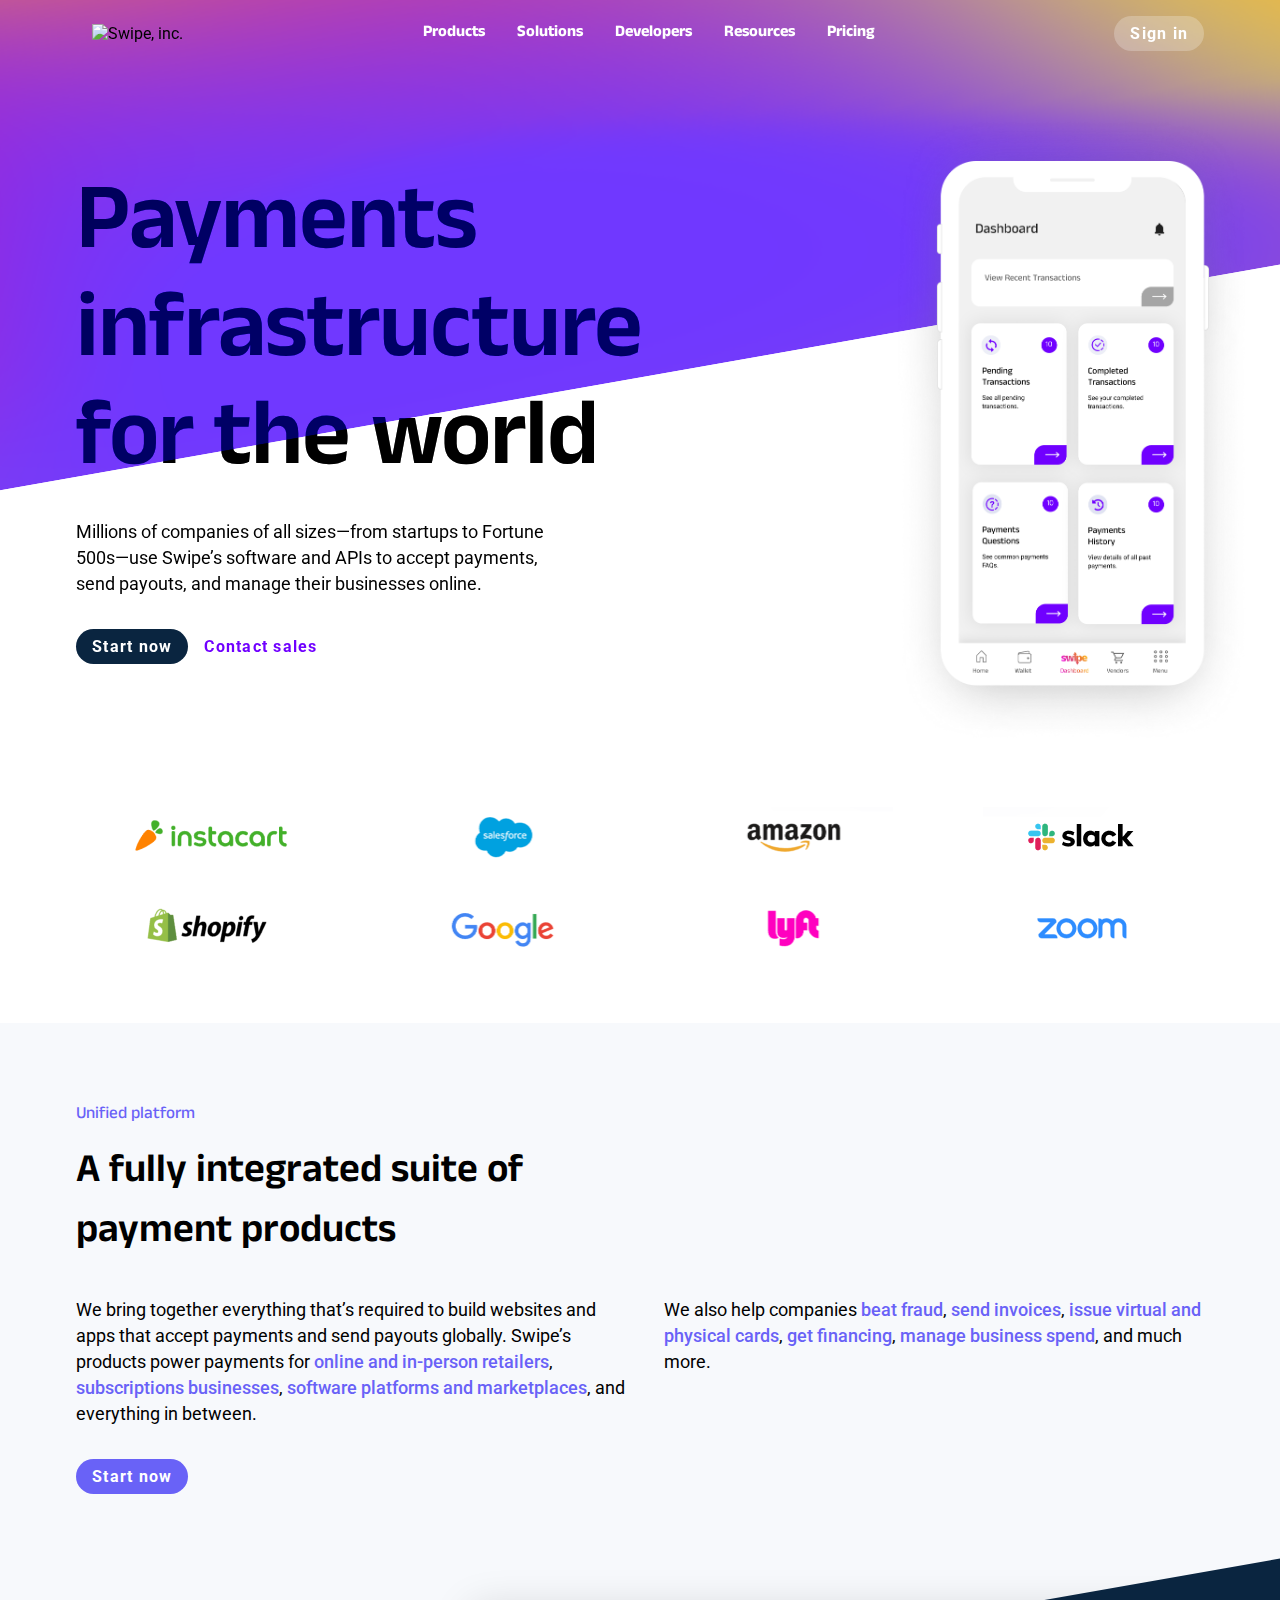
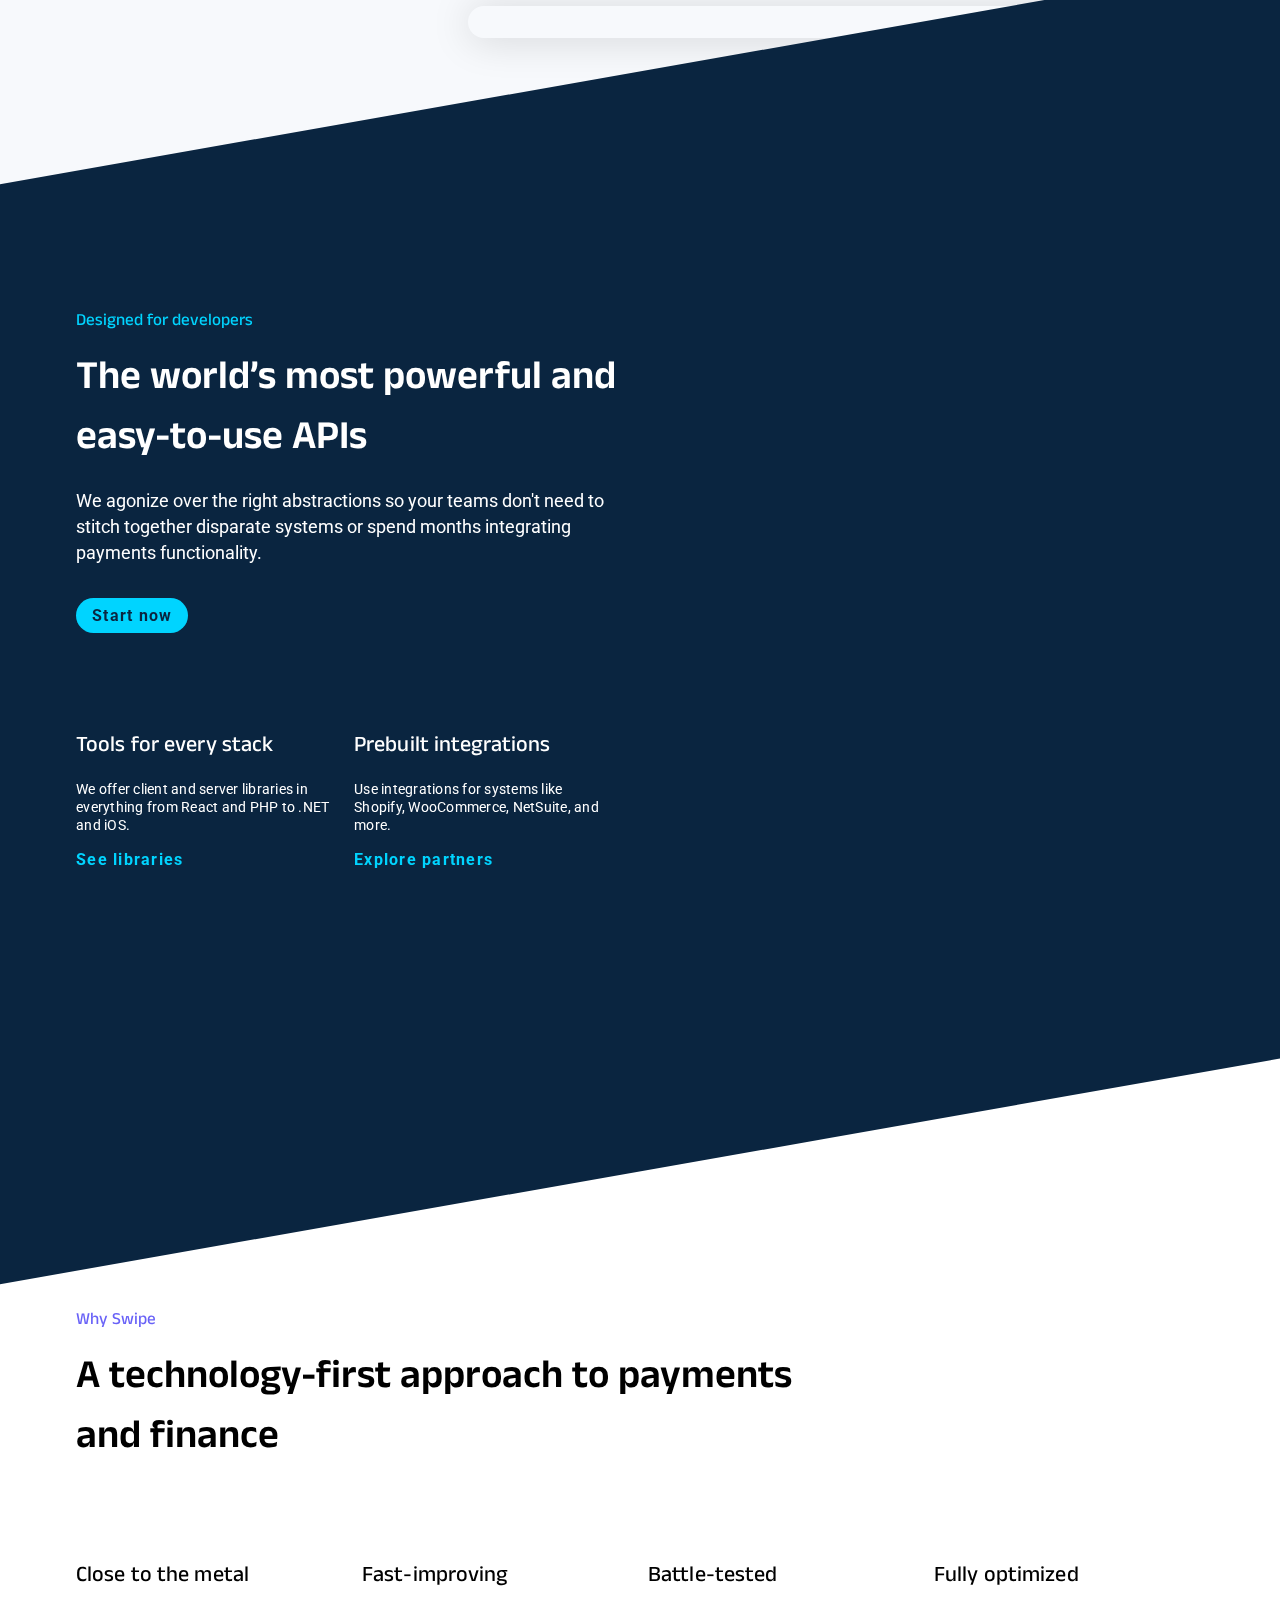
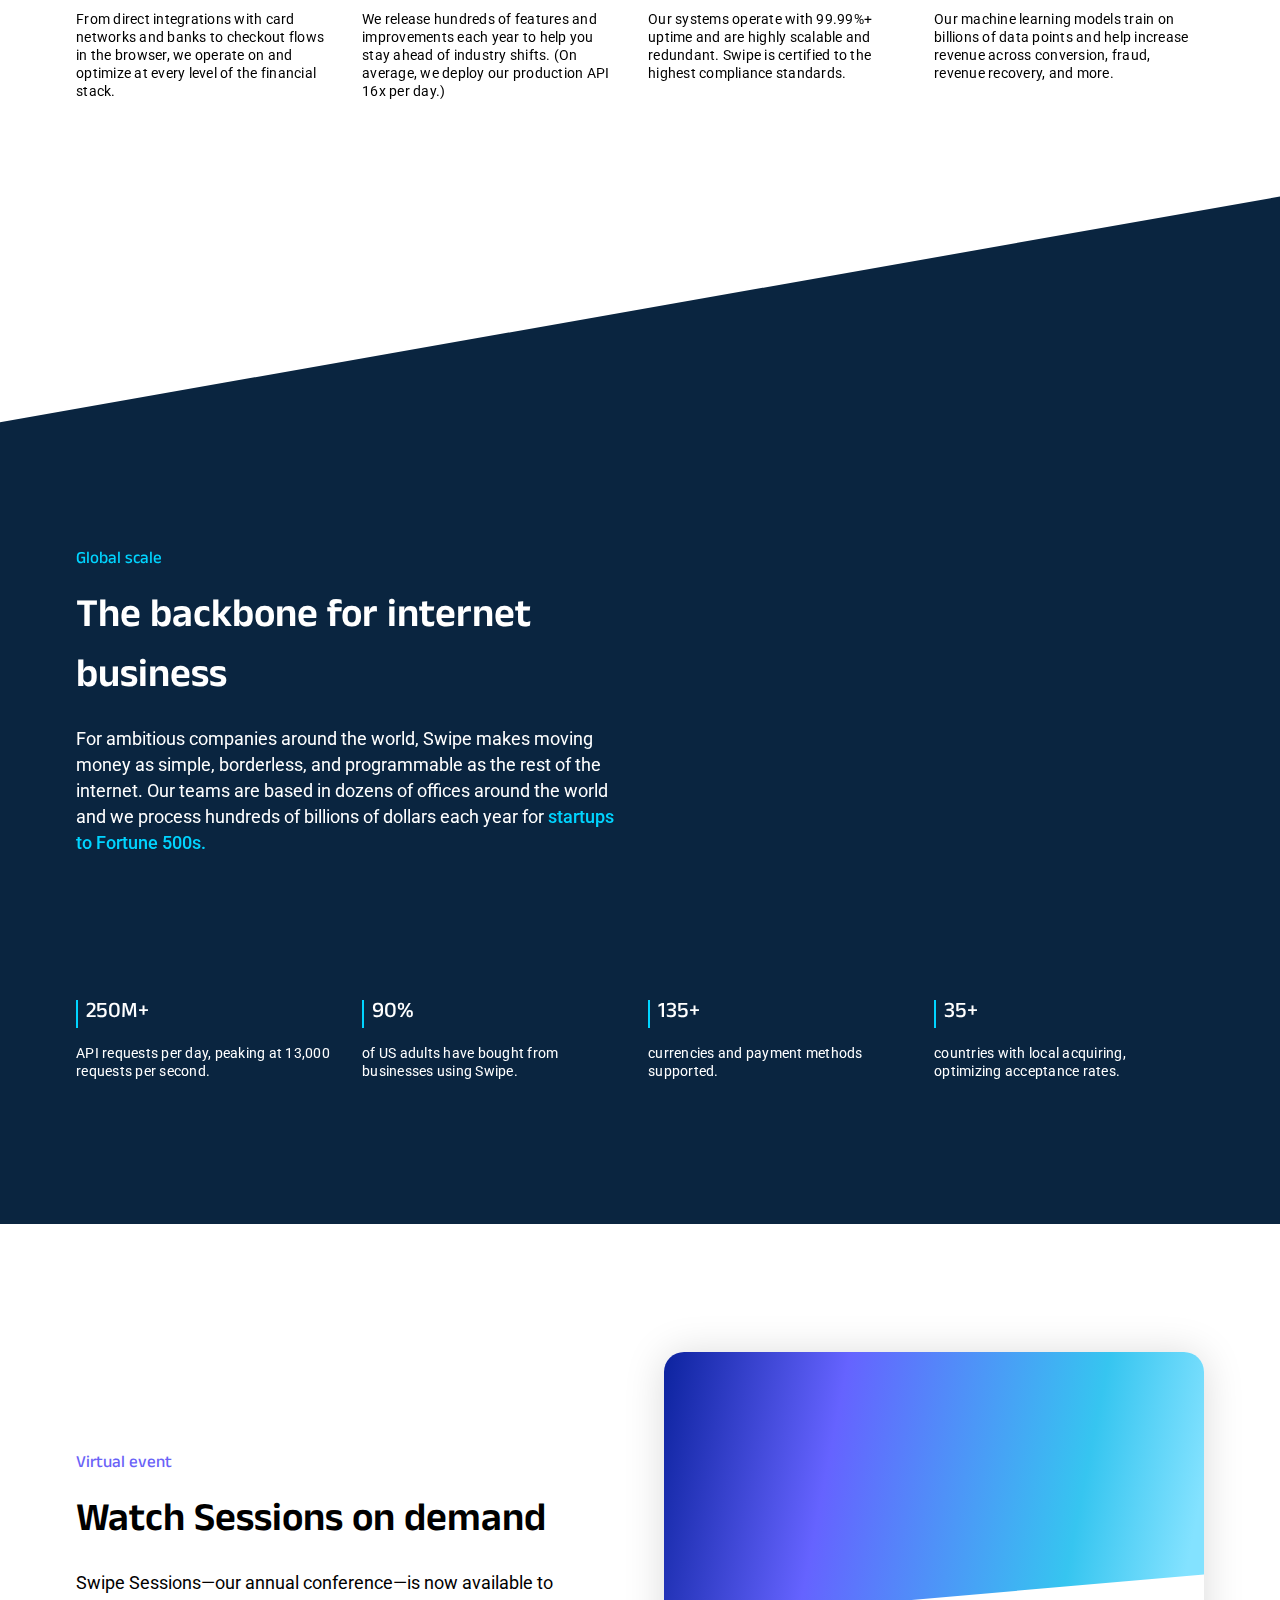
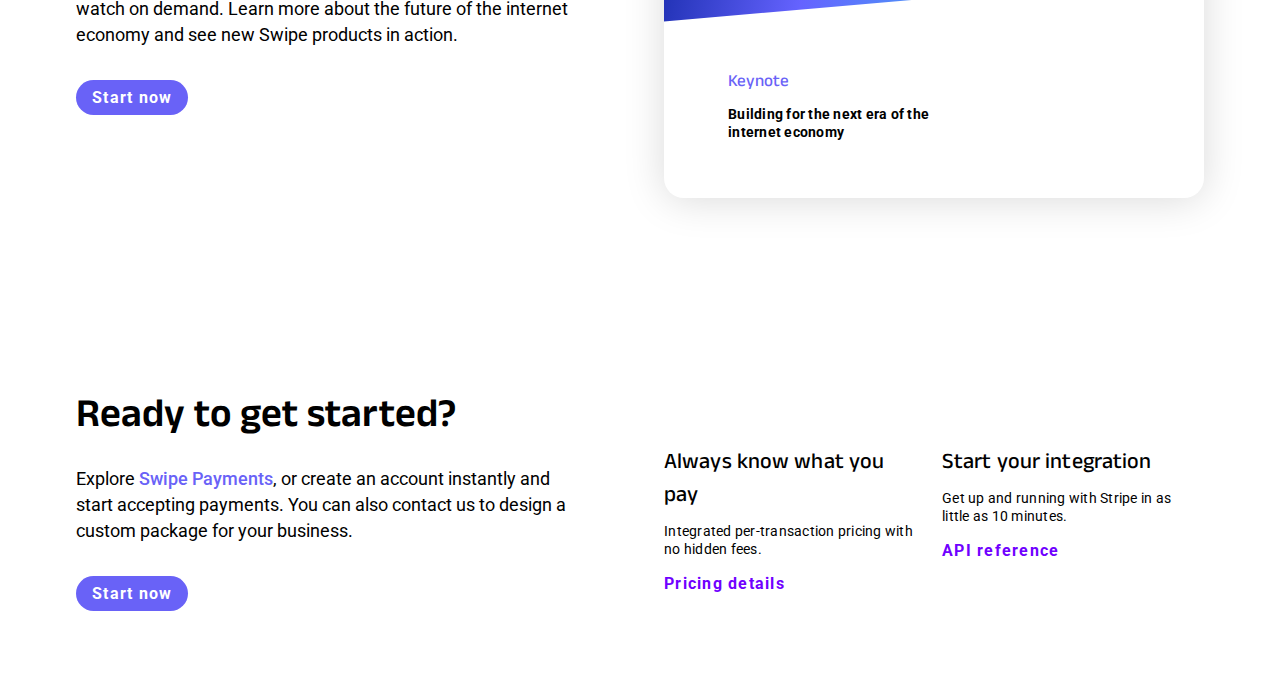
==== index.html @ 54bb39be "Added the get started section" ====
<!DOCTYPE html>
<html lang="en">
  <head>
    <meta charset="UTF-8" />
    <meta http-equiv="X-UA-Compatible" content="IE=edge" />
    <meta name="viewport" content="width=device-width, initial-scale=1.0" />
    <link rel="preconnect" href="https://fonts.googleapis.com" />
    <link rel="preconnect" href="https://fonts.gstatic.com" crossorigin />
    <link rel="preconnect" href="https://fonts.googleapis.com" />
    <link rel="preconnect" href="https://fonts.gstatic.com" crossorigin />
    <link
      href="https://fonts.googleapis.com/css2?family=Anek+Telugu:wght@300;400;500;600;700&family=Roboto:wght@300;400;500;700&display=swap"
      rel="stylesheet"
    />
    <link rel="stylesheet" href="index.css" />
    <title>Swipe</title>
  </head>
  <body>
    <!-- NAVBAR -->
    <nav class="navbar">
      <img
        src="./assets/logo-white.svg"
        alt="Swipe, inc."
        class="logo"
        draggable="false"
      />
      <div class="menu">
        <a href="#">Products</a>
        <a href="#">Solutions</a>
        <a href="#">Developers</a>
        <a href="#">Resources</a>
        <a href="#">Pricing</a>
      </div>
      <button class="button-primary navbar-button">Sign in</button>
    </nav>
    <!-- PAGE CONTENT -->
    <main>
      <!-- <div class="gradient"></div> -->
      <canvas id="gradient-canvas" width="32px" height="32px"></canvas>

      <!-- HERO SECTION -->
      <div class="hero two-column">
        <div class="col-left">
          <h1>Payments infrastructure for the world</h1>
          <h1 class="overlay" aria-hidden="true">
            Payments infrastructure for the world
          </h1>
          <p>
            Millions of companies of all sizes—from startups to Fortune 500s—use
            Swipe’s software and APIs to accept payments, send payouts, and
            manage their businesses online.
          </p>
          <div class="button-container">
            <button class="button-primary with-icon">
              Start now
              <img
                src="./assets/arrow-right-light.svg"
                alt=""
                draggable="false"
              />
            </button>
            <button class="button-secondary with-icon">
              Contact sales
              <img
                src="./assets/arrow-right-purple.svg"
                alt=""
                draggable="false"
              />
            </button>
          </div>
        </div>
        <div class="col-right hero-phone-container">
          <img
            src="./assets/hero-phone.png"
            alt=""
            class="hero-phone"
            draggable="false"
          />
        </div>
      </div>

      <!-- PARTNERS GRID -->
      <div class="partners-grid">
        <img src="./assets/instacart.png" alt="Instacart" draggable="false" />
        <img src="./assets/salesforce.png" alt="Salesforce" draggable="false" />
        <img src="./assets/amazon.png" alt="Amazon" draggable="false" />
        <img src="./assets/slack.png" alt="Slack" draggable="false" />
        <img src="./assets/shopify.png" alt="Shopify" draggable="false" />
        <img src="./assets/google.png" alt="Google" draggable="false" />
        <img src="./assets/lyft.png" alt="Lyft" draggable="false" />
        <img src="./assets/zoom.png" alt="Zoom" draggable="false" />
      </div>

      <!-- UNIFIED PLATFORM SECTION -->
      <div class="unified-platform-section">
        <p class="subtitle1">Unified platform</p>
        <h3>A fully integrated suite of payment products</h3>
        <div class="two-column">
          <div class="col-left">
            <p>
              We bring together everything that’s required to build websites and
              apps that accept payments and send payouts globally. Swipe’s
              products power payments for
              <a href="#"> online and in-person retailers</a>,
              <a href="#"> subscriptions businesses</a>,
              <a href="#">software platforms and marketplaces</a>, and
              everything in between.
            </p>
          </div>
          <div class="col-right">
            <p>
              We also help companies
              <a href="#">beat fraud</a>, <a href="#">send invoices</a>,
              <a href="#">issue virtual and physical cards</a>,
              <a href="#">get financing</a>,
              <a href="#">manage business spend</a>, and much more.
            </p>
          </div>
        </div>
        <button class="button-primary with-icon">
          Start now
          <img src="./assets/arrow-right-light.svg" alt="" draggable="false" />
        </button>
      </div>

      <!-- GRAPHIC GRID -->
      <div class="graphic-grid">
        <img
          src="./assets/credit-card.png"
          alt=""
          id="credit-card"
          draggable="false"
        />
        <img
          src="./assets/slack-invoice.png"
          alt=""
          id="slack-invoice"
          draggable="false"
        />
        <img src="./assets/phone.png" alt="" id="phone" draggable="false" />
        <img src="./assets/dash.png" alt="" id="dash" draggable="false" />
      </div>

      <!-- INTEGRATIONS SECTION -->
      <div class="integrations-section two-column">
        <div class="col-left">
          <p class="subtitle2">Designed for developers</p>
          <h3>The world’s most powerful and easy-to-use APIs</h3>
          <p>
            We agonize over the right abstractions so your teams don't need to
            stitch together disparate systems or spend months integrating
            payments functionality.
          </p>
          <button class="button-primary with-icon">
            Start now
            <img src="./assets/arrow-right-dark.svg" alt="" draggable="false" />
          </button>
          <div class="card-container">
            <div class="card">
              <img
                src="./assets/tools-icon.png"
                alt=""
                class="icon"
                draggable="false"
              />
              <h6>Tools for every stack</h6>
              <p class="body2">
                We offer client and server libraries in everything from React
                and PHP to .NET and iOS.
              </p>
              <button class="button-secondary with-icon">
                See libraries
                <img
                  src="./assets/arrow-right-blue.svg"
                  alt=""
                  draggable="false"
                />
              </button>
            </div>
            <div class="card">
              <img
                src="./assets/cube-icon.png"
                alt=""
                class="icon"
                draggable="false"
              />
              <h6>Prebuilt integrations</h6>
              <p class="body2">
                Use integrations for systems like Shopify, WooCommerce,
                NetSuite, and more.
              </p>
              <button class="button-secondary with-icon">
                Explore partners
                <img
                  src="./assets/arrow-right-blue.svg"
                  alt=""
                  draggable="false"
                />
              </button>
            </div>
          </div>
        </div>
        <div class="col-right">
          <img
            src="./assets/api-code.png"
            alt=""
            id="api-code"
            draggable="false"
          />
          <img
            src="./assets/terminal-code.png"
            alt=""
            id="terminal-code"
            draggable="false"
          />
        </div>
      </div>

      <!-- WHY SWIPE SECTION -->
      <div class="why-swipe-section">
        <p class="subtitle1">Why Swipe</p>
        <h3>A technology-first approach to payments and finance</h3>
        <div class="card-container">
          <div class="card">
            <img
              src="./assets/cloud-icon.png"
              alt=""
              class="icon"
              draggable="false"
            />
            <h6>Close to the metal</h6>
            <p class="body2">
              From direct integrations with card networks and banks to checkout
              flows in the browser, we operate on and optimize at every level of
              the financial stack.
            </p>
          </div>
          <div class="card">
            <img
              src="./assets/cycle-icon.png"
              alt=""
              class="icon"
              draggable="false"
            />
            <h6>Fast-improving</h6>
            <p class="body2">
              We release hundreds of features and improvements each year to help
              you stay ahead of industry shifts. (On average, we deploy our
              production API 16x per day.)
            </p>
          </div>
          <div class="card">
            <img
              src="./assets/shield-icon.png"
              alt=""
              class="icon"
              draggable="false"
            />
            <h6>Battle-tested</h6>
            <p class="body2">
              Our systems operate with 99.99%+ uptime and are highly scalable
              and redundant. Swipe is certified to the highest compliance
              standards.
            </p>
          </div>
          <div class="card">
            <img
              src="./assets/bars-icon.png"
              alt=""
              class="icon"
              draggable="false"
            />
            <h6>Fully optimized</h6>
            <p class="body2">
              Our machine learning models train on billions of data points and
              help increase revenue across conversion, fraud, revenue recovery,
              and more.
            </p>
          </div>
        </div>
      </div>

      <!-- GLOBAL SECTION -->
      <div class="global-section">
        <div class="two-column">
          <div class="col-left">
            <p class="subtitle2">Global scale</p>
            <h3>The backbone for internet business</h3>
            <p>
              For ambitious companies around the world, Swipe makes moving money
              as simple, borderless, and programmable as the rest of the
              internet. Our teams are based in dozens of offices around the
              world and we process hundreds of billions of dollars each year for
              <a href="#">startups to Fortune 500s.</a>
            </p>
          </div>
          <div class="col-right">
            <img src="./assets/global-graphic.png" alt="" draggable="false" />
          </div>
        </div>
        <div class="card-container">
          <div class="card">
            <h6>250M+</h6>
            <p class="body2">
              API requests per day, peaking at 13,000 requests per second.
            </p>
          </div>
          <div class="card">
            <h6>90%</h6>
            <p class="body2">
              of US adults have bought from businesses using Swipe.
            </p>
          </div>
          <div class="card">
            <h6>135+</h6>
            <p class="body2">currencies and payment methods supported.</p>
          </div>
          <div class="card">
            <h6>35+</h6>
            <p class="body2">
              countries with local acquiring, optimizing acceptance rates.
            </p>
          </div>
        </div>
      </div>

      <!-- VIRTUAL EVENT SECTION -->
      <div class="virtual-event-section">
        <div class="two-column">
          <div class="col-left">
            <p class="subtitle1">Virtual event</p>
            <h3>Watch Sessions on demand</h3>
            <p>
              Swipe Sessions—our annual conference—is now available to watch on
              demand. Learn more about the future of the internet economy and
              see new Swipe products in action.
            </p>
            <button class="button-primary with-icon">
              Start now
              <img
                src="./assets/arrow-right-light.svg"
                alt=""
                draggable="false"
              />
            </button>
          </div>
          <div class="col-right">
            <div class="swipe-sessions-card">
              <div class="top">
                <img
                  src="./assets/swipe-sessions.png"
                  alt=""
                  draggable="false"
                />
                <div class="avatar-wrapper">
                  <img src="./assets/avatar1.png" alt="" draggable="false" />
                  <img src="./assets/avatar2.png" alt="" draggable="false" />
                </div>
              </div>
              <div class="bottom">
                <div class="content-wrapper">
                  <p class="subtitle1">Keynote</p>
                  <p class="body2">
                    <strong
                      >Building for the next era of the internet economy</strong
                    >
                  </p>
                </div>
              </div>
            </div>
          </div>
        </div>
      </div>

      <!-- GET STARTED SECTION -->
      <div class="get-started-section">
        <div class="two-column">
          <div class="col-left">
            <h3>Ready to get started?</h3>
            <p>
              Explore <a href="#">Swipe Payments</a>, or create an account
              instantly and start accepting payments. You can also contact us to
              design a custom package for your business.
            </p>
            <button class="button-primary with-icon">
              Start now
              <img
                src="./assets/arrow-right-light.svg"
                alt=""
                draggable="false"
              />
            </button>
          </div>
          <div class="col-right">
            <div class="card">
              <img
                src="./assets/shield-icon.png"
                alt=""
                draggable="false"
                class="icon"
              />
              <h6>Always know what you pay</h6>
              <p class="body2">
                Integrated per-transaction pricing with no hidden fees.
              </p>
              <button class="button-secondary with-icon">
                Pricing details
                <img
                  src="./assets/arrow-right-purple.svg"
                  alt=""
                  draggable="false"
                />
              </button>
            </div>
            <div class="card">
              <img
                src="./assets/bars-icon.png"
                alt=""
                draggable="false"
                class="icon"
              />
              <h6>Start your integration</h6>
              <p class="body2">
                Get up and running with Stripe in as little as 10 minutes.
              </p>
              <button class="button-secondary with-icon">
                API reference
                <img
                  src="./assets/arrow-right-purple.svg"
                  alt=""
                  draggable="false"
                />
              </button>
            </div>
          </div>
        </div>
      </div>
    </main>
  </body>

  <script src="gradient.js"></script>
</html>
---- index.css ----
:root {
  /* Typography */
  --text-dark: #000000;
  --text-light: #ffffff;
  --body-font: "Roboto", sans-serif;
  --heading-font: "Anek Telugu", sans-serif;
  /* Spacing */
  --spacing-sm: 8px;
  --spacing-md: 16px;
  --spacing-lg: 32px;
  --spacing-xl: 64px;
  --width-standard: 1144px; /* 1080 maxwidth + 32 px padding on each side */
  --bg-rotation: rotate(-10deg);
  /* Colors */
  --primary-accent: #0a2540;
  --primary-gradient: linear-gradient(
    101.33deg,
    #08209a 0.76%,
    #6563ff 33.33%,
    #36c5f0 76.92%,
    #83e2ff 96.96%
  );
  --purple-1: #6962f7;
  --purple-2: #7000ff;
  --blue-1: #00d4ff;
  --primary-button-hover: #6d7a88;
  --bg-white: #ffffff;
  --bg-light: #f7f9fc;
  /* Shadow */
  --standard-shadow: 0px 2px 40px rgba(0, 0, 0, 0.15);
}

body {
  color: var(--text-dark);
  padding: var(--spacing-sm);
  box-sizing: border-box;
  font-family: var(--body-font);
  display: flex;
  flex-direction: column;
  align-items: center;
  justify-content: flex-start;
  width: 100%;
  overflow-x: hidden;
}

h1 {
  font-family: var(--heading-font);
  font-weight: 600;
  font-size: 94px;
  letter-spacing: -1px;
  line-height: 108px;
  width: 100%;
  margin: 0;
}
h2 {
  font-family: var(--heading-font);
  font-weight: 500;
  font-size: 50px;
  line-height: 75px;
  letter-spacing: -0.25px;
  width: 100%;
  margin: 0;
}
h3 {
  font-family: var(--heading-font);
  font-weight: 600;
  font-size: 40px;
  width: 100%;
  margin: 0;
}
h4 {
  font-family: var(--heading-font);
  font-weight: 500;
  font-size: 32px;
  letter-spacing: 0.25px;
  width: 100%;
  margin: 0;
}
h5 {
  font-family: var(--heading-font);
  font-weight: 500;
  font-size: 28px;
  width: 100%;
  margin: 0;
}
h6 {
  font-family: var(--heading-font);
  font-weight: 500;
  font-size: 22px;
  letter-spacing: 0.005em;
  width: 100%;
  margin: 0;
}
p {
  margin: var(--spacing-md) 0;
  font-family: "Roboto";
  font-style: normal;
  font-weight: 400;
  font-size: 18px;
  line-height: 26px;
}
a {
  text-decoration: none;
  color: var(--purple-1);
  font-weight: 500;
  transition: 0.25s ease all;
}
a:hover {
  color: var(--primary-accent);
}
.subtitle1 {
  font-family: var(--heading-font);
  font-style: normal;
  font-weight: 500;
  font-size: 17px;
  line-height: 26px;
  color: var(--purple-1);
}
.subtitle2 {
  font-family: var(--heading-font);
  font-style: normal;
  font-weight: 500;
  font-size: 17px;
  line-height: 26px;
  color: var(--blue-1);
}
.body2 {
  font-style: normal;
  font-weight: 400;
  font-size: 14px;
  line-height: 18px;
  letter-spacing: 0.25px;
}

/* ----- BUTTONS ----- */
.button-primary {
  font-family: var(--body-font);
  letter-spacing: 1.25px;
  font-size: 16px;
  font-weight: bold;
  padding: var(--spacing-sm) var(--spacing-md);
  border: none;
  border-radius: 20px;
  color: var(--text-light);
  background: var(--primary-accent);
  transition: 0.15s ease all;
}
.button-primary:hover {
  cursor: pointer;
  background: var(--primary-button-hover);
}
.button-secondary {
  font-family: var(--body-font);
  letter-spacing: 1.25px;
  font-size: 16px;
  font-weight: bold;
  padding: 0;
  border: none;
  background: transparent;
  transition: 0.15s ease all;
  color: var(--primary-accent);
}
.button-secondary:hover {
  cursor: pointer;
  background: transparent;
  opacity: 0.75;
}
.with-icon {
  display: flex;
  align-items: center;
  justify-content: center;
}
.with-icon img {
  transition: 0.25s ease all;
}
.with-icon:hover > img {
  transform: translateX(4px);
}

/* ----- LAYOUTS ----- */
.two-column {
  width: 100%;
  display: flex;
  align-items: flex-start;
  justify-content: center;
}
.two-column > .col-left {
  width: 50%;
  padding: 0 var(--spacing-md) 0 0;
  box-sizing: border-box;
  display: flex;
  flex-direction: column;
  align-items: flex-start;
  justify-content: center;
}
.two-column > .col-right {
  width: 50%;
  padding: 0 0 0 var(--spacing-md);
  box-sizing: border-box;
  display: flex;
  flex-direction: column;
  align-items: flex-start;
  justify-content: center;
}
.card {
  display: flex;
  flex-direction: column;
  align-items: flex-start;
  justify-content: flex-start;
  padding: var(--spacing-sm) var(--spacing-md) var(--spacing-sm) 0;
}
.card .icon {
  height: 50px;
  width: auto;
  margin: 0 0 var(--spacing-sm) 0;
}

/* ----- NAVBAR ----- */
.navbar {
  display: flex;
  align-items: center;
  justify-content: space-between;
  max-width: var(--width-standard);
  width: 100%;
  padding: 0 var(--spacing-md);
  margin: 0 0 var(--spacing-xl);
  box-sizing: border-box;
  z-index: 3;
}
.menu {
  display: flex;
  align-items: center;
  justify-content: center;
}
.menu a {
  font-weight: bold;
  font-family: var(--heading-font);
  margin: 0 16px;
  text-decoration: none;
  color: var(--text-light);
}
.menu a:hover {
  text-decoration: underline;
}
.navbar-button {
  background: rgba(250, 250, 250, 0.25);
}
.navbar-button:hover {
  background: rgba(250, 250, 250, 0.5);
}

/* ----- HERO SECTION ----- */
main {
  max-width: var(--width-standard);
  width: 100%;
  padding: 0 var(--spacing-md);
  margin: var(--spacing-xl) 0 0 0;
}
.hero {
  width: 100%;
  position: relative;
}
.hero h1 {
  mix-blend-mode: overlay;
}
.hero .overlay {
  width: 50%;
  padding: 0 16px 0 0;
  box-sizing: border-box;
  mix-blend-mode: normal;
  position: absolute;
  top: 0;
  left: 0;
  opacity: 0.6;
  z-index: 2;
}
.hero p {
  max-width: 480px;
}
.hero > .hero-phone-container {
  align-items: flex-end;
  position: relative;
  height: 564px;
}
.hero-phone {
  width: auto;
  height: 628px;
  transform: translateX(32px) translateY(-32px);
  z-index: 2;
}
.hero .button-container {
  display: flex;
  margin: var(--spacing-md) 0;
}
.hero .button-container button:nth-of-type(1) {
  margin: 0 var(--spacing-md) 0 0;
}
.hero .button-container button:nth-of-type(2) {
  color: var(--purple-2);
}
#gradient-canvas {
  width: 200%;
  height: 970px;
  position: absolute;
  left: -50%;
  top: -600px;
  transform: var(--bg-rotation);
  --gradient-color-1: #ef008f;
  --gradient-color-2: #6ec3f4;
  --gradient-color-3: #7038ff;
  --gradient-color-4: #ffba27;
  z-index: -1;
}
/* ----- PARTNERS GRID ----- */
.partners-grid {
  width: 100%;
  margin: var(--spacing-xl) 0;
  display: grid;
  grid-template-columns: 1fr 1fr 1fr 1fr;
  grid-template-rows: 1fr 1fr;
  column-gap: var(--spacing-md);
  row-gap: var(--spacing-lg);
}
.partners-grid img {
  width: 200px;
  height: 60px;
  place-self: center;
}

/* UNIFIED PLATFORM SECTION */
.unified-platform-section {
  padding: var(--spacing-xl) 0 var(--spacing-xl) 0;
  background: var(--bg-light);
  position: relative;
}
.unified-platform-section::after {
  content: "";
  background: var(--bg-light);
  width: 1000%;
  height: 100%;
  position: absolute;
  top: 0;
  left: -100%;
  z-index: -1;
}
.unified-platform-section h3 {
  width: 50%;
  margin: 0 0 var(--spacing-md);
}
.unified-platform-section button.button-primary {
  margin: var(--spacing-md) 0;
  background: var(--purple-1);
}
.unified-platform-section button.button-primary:hover {
  background: var(--primary-accent);
}

/* ----- GRAPHIC GRID ----- */
/* grid-area: grid-row-start / grid-column-start / grid-row-end / grid-column-end | itemname; */
.graphic-grid {
  width: 100%;
  display: grid;
  grid-template-areas:
    "card slack slack"
    "phone slack slack"
    "phone dash dash";
  column-gap: var(--spacing-lg);
  row-gap: var(--spacing-lg);
  background-color: var(--bg-light);
  position: relative;
  padding: var(--spacing-lg) var(--spacing-md) var(--spacing-lg) 0;
}
.graphic-grid::before {
  content: "";
  background: var(--bg-light);
  width: 1000%;
  height: 100%;
  position: absolute;
  top: 0;
  left: -100%;
  z-index: -1;
}
.graphic-grid #credit-card {
  width: 100%;
  grid-area: card;
  box-shadow: var(--standard-shadow);
  border-radius: 20px;
}
.graphic-grid #slack-invoice {
  width: 100%;
  grid-area: slack;
  box-shadow: var(--standard-shadow);
  border-radius: 20px;
}
.graphic-grid #phone {
  width: 100%;
  grid-area: phone;
}
.graphic-grid #dash {
  width: 100%;
  grid-area: dash;
  box-shadow: var(--standard-shadow);
  border-radius: 20px;
}

/* ----- INTEGRATIONS SECTION ----- */
.integrations-section {
  width: 100%;
  position: relative;
  color: var(--text-light);
  z-index: 1;
  padding: calc(var(--spacing-xl) * 3) 0;
}
.integrations-section::before {
  content: "";
  background: var(--primary-accent);
  width: 200%;
  height: 1100px;
  position: absolute;
  top: -32px;
  left: -50%;
  z-index: -1;
  transform: skewY(-10deg);
}
.integrations-section::after {
  content: "";
  background: var(--bg-light);
  width: 200%;
  height: 50%; /* This ensures that the background that peaks above the slanted blue background doesn't peak on the bottom either */
  position: absolute;
  top: 0;
  left: -50%;
  z-index: -2;
}
.integrations-section .button-primary {
  background: var(--blue-1);
  color: var(--primary-accent);
  margin: var(--spacing-md) 0 0 0;
}
.integrations-section .button-primary:hover {
  background: var(--bg-white);
}
.integrations-section .card-container {
  margin: var(--spacing-lg) 0;
  width: 100%;
  display: flex;
}
.integrations-section .card-container .card {
  width: 50%;
}
.integrations-section .button-secondary {
  color: var(--blue-1);
}
#api-code {
  max-width: 470px;
  border-radius: 20px;
  margin: 0 0 var(--spacing-md) 0;
}
#terminal-code {
  max-width: 470px;
  border-radius: 20px;
}

/* ----- WHY SWIPE SECTION ----- */
.why-swipe-section {
  padding: calc(var(--spacing-xl) * 3) 0 calc(var(--spacing-xl) * 3) 0;
}
.why-swipe-section h3 {
  width: 65%;
}
.why-swipe-section .card-container {
  margin: var(--spacing-lg) 0;
  display: flex;
}
.why-swipe-section .card-container .card {
  width: 25%;
  padding: 0 var(--spacing-sm) 0 0;
  margin: 0 var(--spacing-md) 0 0;
  box-sizing: border-box;
}

/* ----- GLOBAL SECTION ----- */
.global-section {
  width: 100%;
  position: relative;
  color: var(--text-light);
  z-index: 1;
  padding: calc(var(--spacing-xl) * 3) 0 0 0;
}
.global-section::before {
  content: "";
  background: var(--primary-accent);
  width: 200%;
  height: 1100px;
  position: absolute;
  top: -32px;
  left: -50%;
  z-index: -1;
  transform: skewY(-10deg);
}
.global-section h6 {
  border-left: 2px solid var(--blue-1);
  padding: 0 0 0 var(--spacing-sm);
  line-height: 28px;
}
.global-section .col-right img {
  max-width: 844px;
  position: absolute;
  top: 10%;
  opacity: 25%;
}
.global-section .col-left a {
  color: var(--blue-1);
}
.global-section .col-left a:hover {
  color: var(--text-light);
}
.global-section .card-container {
  display: flex;
  margin: calc(var(--spacing-xl) * 2) 0;
}
.global-section .card-container .card {
  width: 25%;
  padding: 0 var(--spacing-sm) 0 0;
  margin: 0 var(--spacing-md) 0 0;
  box-sizing: border-box;
}

/* ----- VIRTUAL EVENT SECTION ----- */
.virtual-event-section {
  position: relative;
  z-index: 2;
  background: var(--bg-white);
  padding: calc(var(--spacing-xl) * 2) 0 calc(var(--spacing-xl) * 2) 0;
}
.virtual-event-section::before {
  content: "";
  background: var(--bg-white);
  width: 1000%;
  height: 100%;
  position: absolute;
  top: 0;
  left: -100%;
  z-index: -1;
}
.virtual-event-section button {
  margin: var(--spacing-md) 0 0 0;
  background: var(--purple-1);
}
.virtual-event-section button:hover {
  background: var(--primary-accent);
}
.virtual-event-section .two-column .col-left {
  box-sizing: border-box;
  padding: 0 var(--spacing-xl) 0 0;
  justify-content: center;
  min-height: 446px;
}
.virtual-event-section .two-column {
  height: auto;
}
.swipe-sessions-card {
  width: 540px;
  height: 446px;
  overflow: hidden;
  border-radius: 20px;
  box-shadow: var(--standard-shadow);
}
.swipe-sessions-card .top {
  width: 100%;
  height: 50%;
  display: flex;
  align-items: center;
  justify-content: center;
  position: relative;
  z-index: 1;
}
.swipe-sessions-card .top::before {
  content: "";
  background: var(--primary-gradient);
  position: absolute;
  top: -40%;
  z-index: 0;
  width: 100%;
  height: 150%;
  transform: skewY(-5deg);
}
.swipe-sessions-card .top img {
  position: relative;
  z-index: 4;
  width: 338px;
}
.swipe-sessions-card .top .avatar-wrapper {
  position: absolute;
  width: 140px;
  height: 80px;
  z-index: 4;
  bottom: -70px;
  left: var(--spacing-xl);
}
.swipe-sessions-card .top .avatar-wrapper img {
  width: 80px;
  position: absolute;
}
.avatar-wrapper img:nth-of-type(2) {
  left: 57px;
}
.swipe-sessions-card .bottom {
  width: 100%;
  height: 50%;
  box-sizing: border-box;
  padding: calc(var(--spacing-xl) + var(--spacing-lg)) var(--spacing-xl)
    var(--spacing-sm) var(--spacing-xl);
}
.swipe-sessions-card .bottom p {
  margin: 0;
}
.swipe-sessions-card .bottom .body2 {
  width: 50%;
  margin: var(--spacing-sm) 0 0 0;
}

/* ----- GET STARTED SECTION ----- */
.get-started-section {
  position: relative;
  z-index: 2;
  background: var(--bg-white);
  padding: var(--spacing-xl) 0 var(--spacing-xl) 0;
}
.get-started-section button {
  margin: var(--spacing-md) 0 0 0;
  background: var(--purple-1);
}
.get-started-section button:hover {
  background: var(--primary-accent);
}
.get-started-section .two-column .col-left {
  box-sizing: border-box;
  padding: 0 var(--spacing-xl) 0 0;
}
.get-started-section .two-column .col-right {
  flex-direction: row;
}
.get-started-section .two-column .col-right .card {
  width: 50%;
  padding: 0 var(--spacing-sm) 0 0;
  margin: 0 var(--spacing-md) 0 0;
  box-sizing: border-box;
}
.get-started-section .two-column .col-right .card p {
  margin: var(--spacing-sm) 0;
}
.get-started-section .two-column .col-right .card button {
  background: transparent;
  color: var(--purple-2);
  margin: var(--spacing-sm) 0;
}
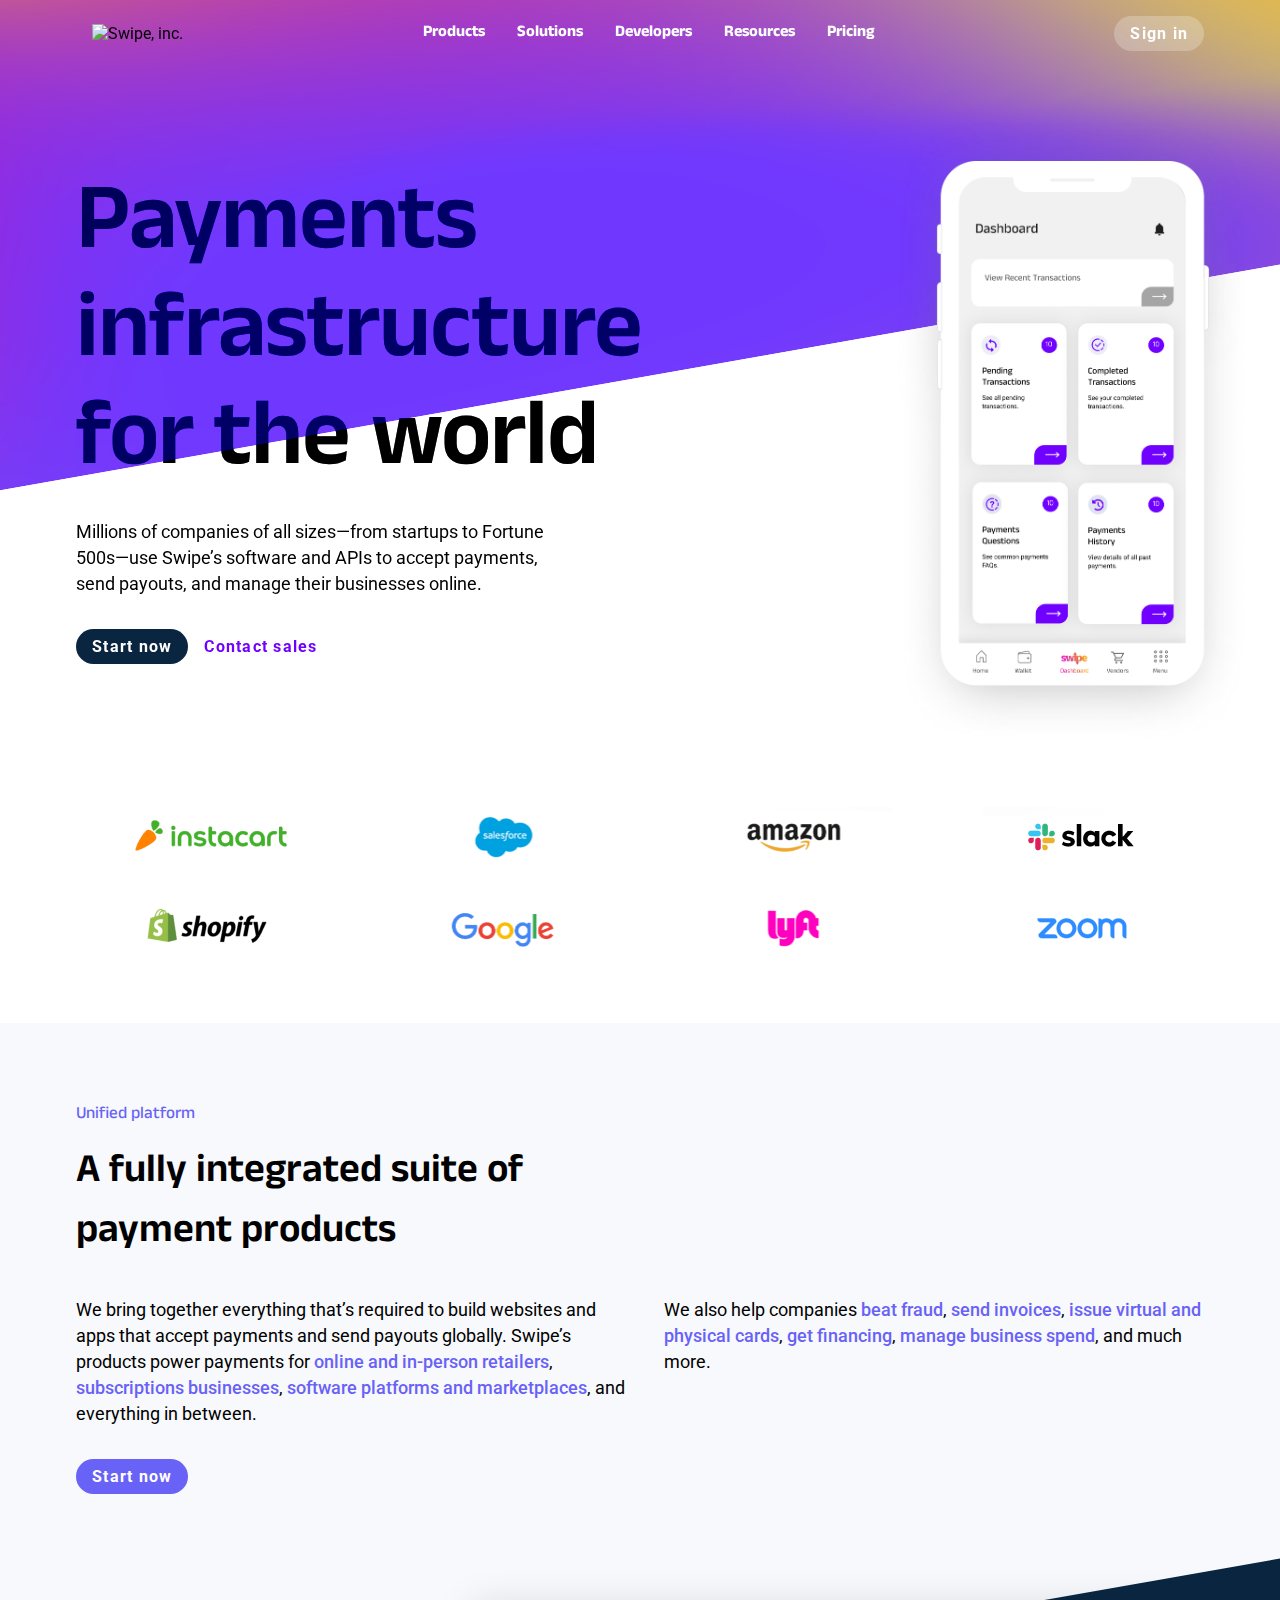
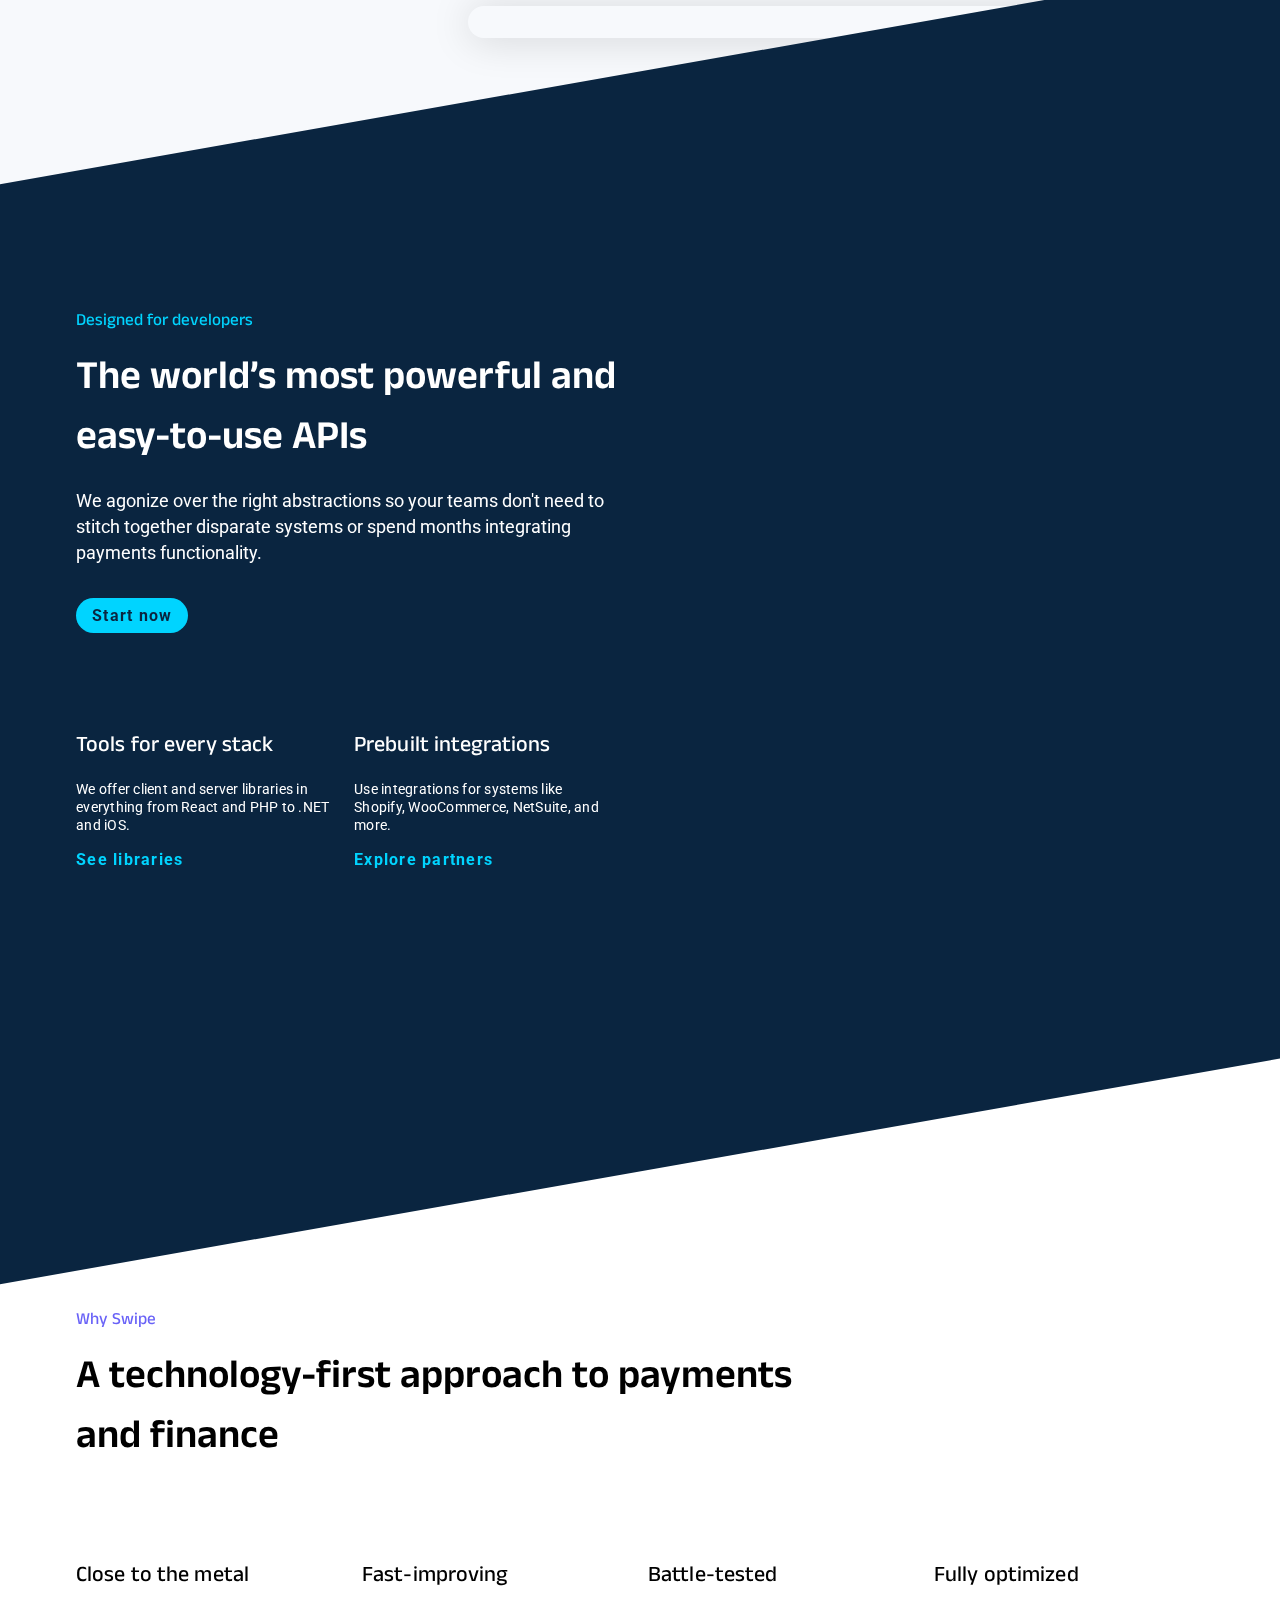
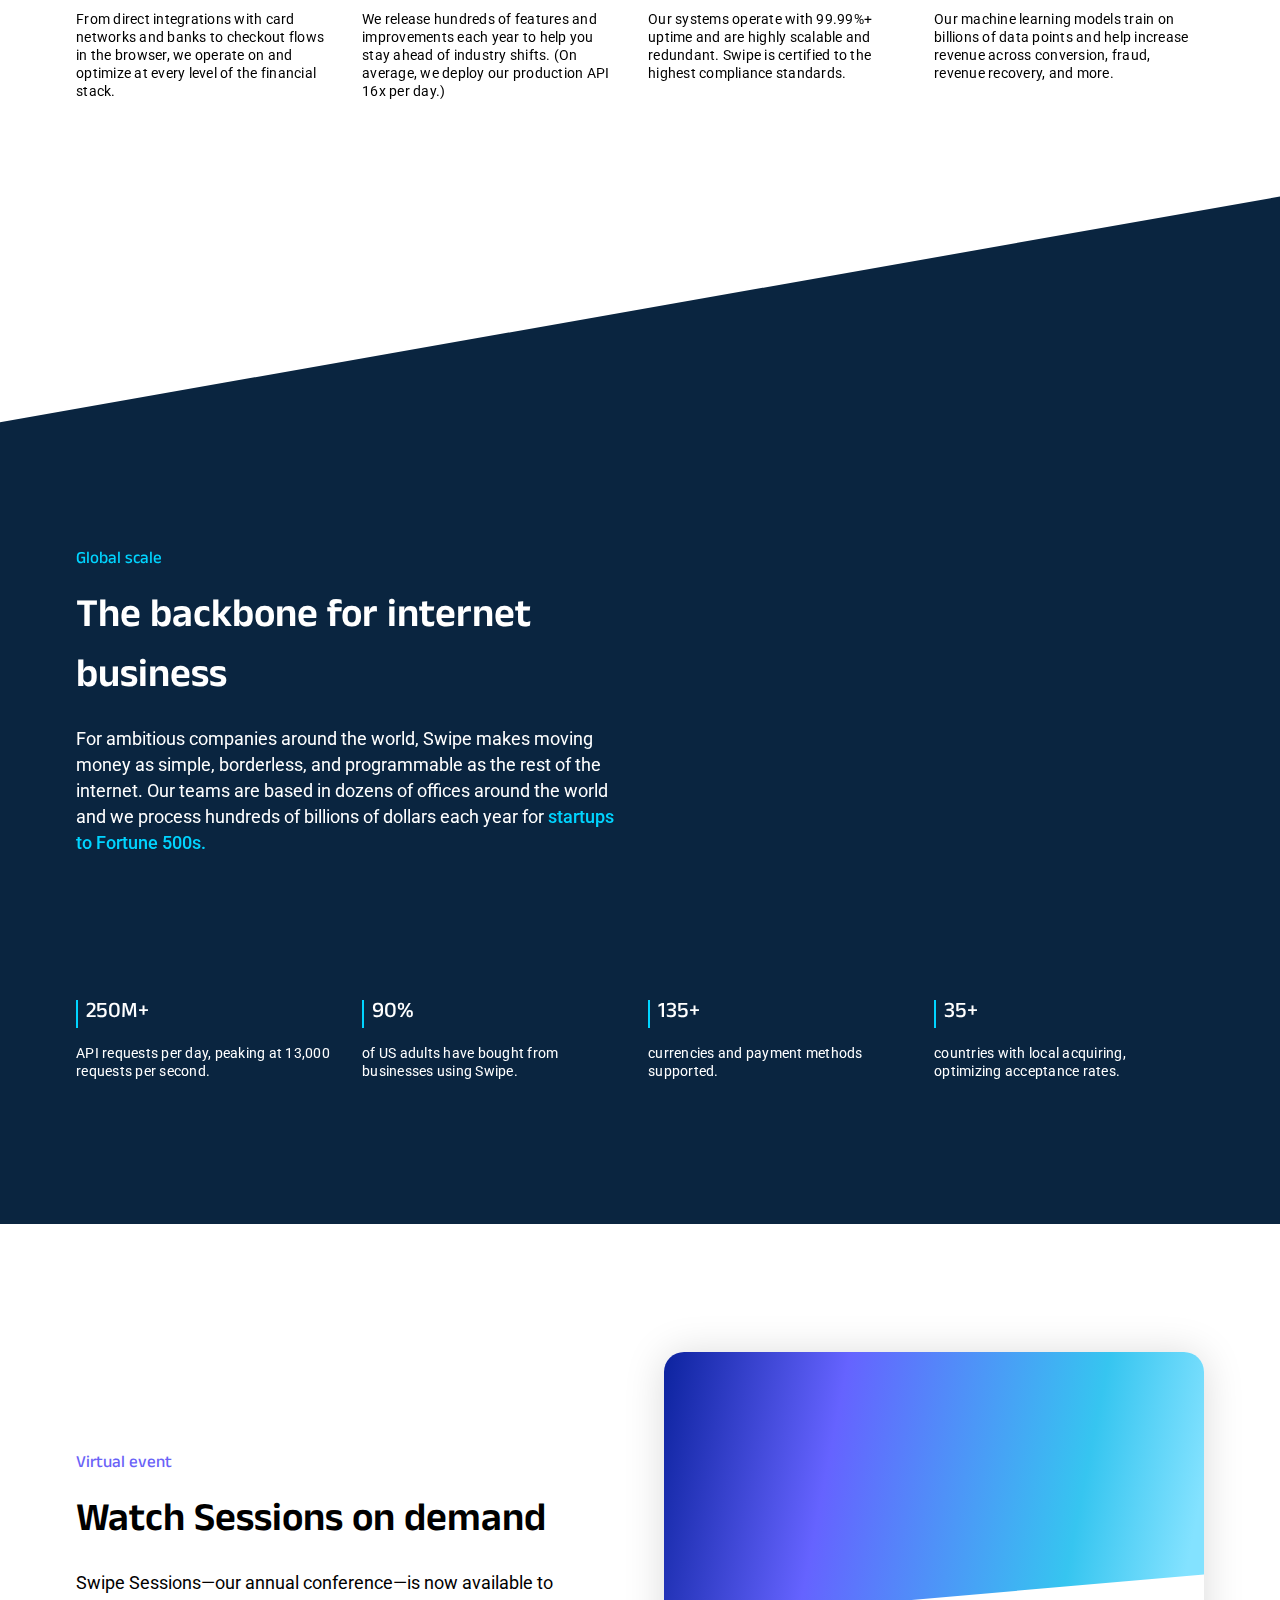
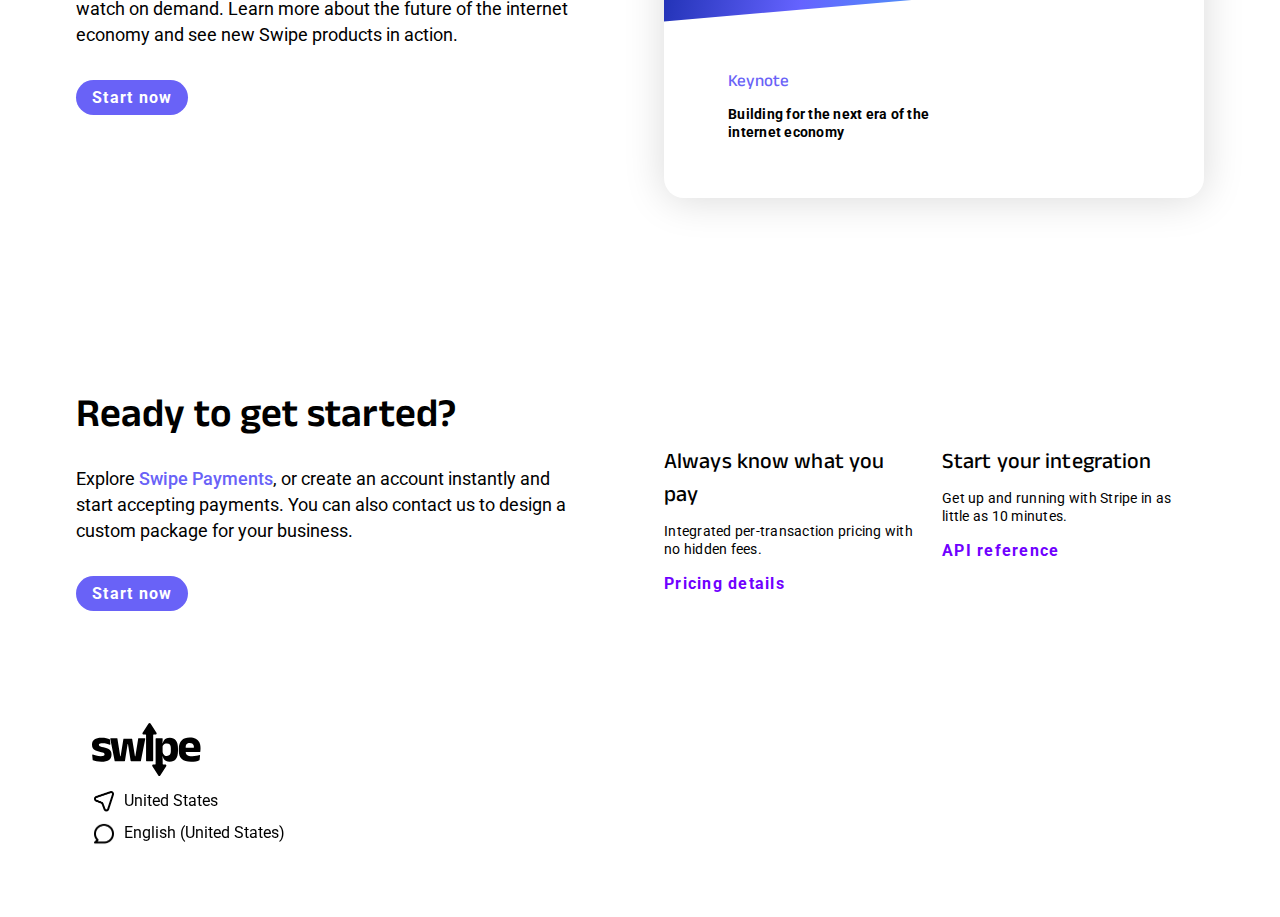
==== commit 0555860b: "Created the first column of the footer" ====
--- a/index.html
+++ b/index.html
@@ -435,6 +435,21 @@
           </div>
         </div>
       </div>
+
+      <!-- FOOTER -->
+      <div class="footer">
+        <div class="col">
+          <img src="./assets/logo-dark.svg" alt="" draggable="false" />
+          <div class="icon-link">
+            <img src="./assets/location-icon.png" alt="" />
+            United States
+          </div>
+          <div class="icon-link">
+            <img src="./assets/comment-icon.png" alt="" />
+            English (United States)
+          </div>
+        </div>
+      </div>
     </main>
   </body>
 
--- a/index.css
+++ b/index.css
@@ -655,3 +655,23 @@
   color: var(--purple-2);
   margin: var(--spacing-sm) 0;
 }
+
+/* ----- FOOTER ----- */
+.footer {
+  padding: var(--spacing-lg) 0;
+  width: 100%;
+  display: flex;
+}
+.footer .col {
+  width: 25%;
+  padding: var(--spacing-md);
+}
+.footer .icon-link {
+  display: flex;
+  align-items: center;
+  margin: var(--spacing-sm) 0;
+}
+.footer .icon-link img {
+  width: 24px;
+  margin: 0 var(--spacing-sm) 0 0;
+}
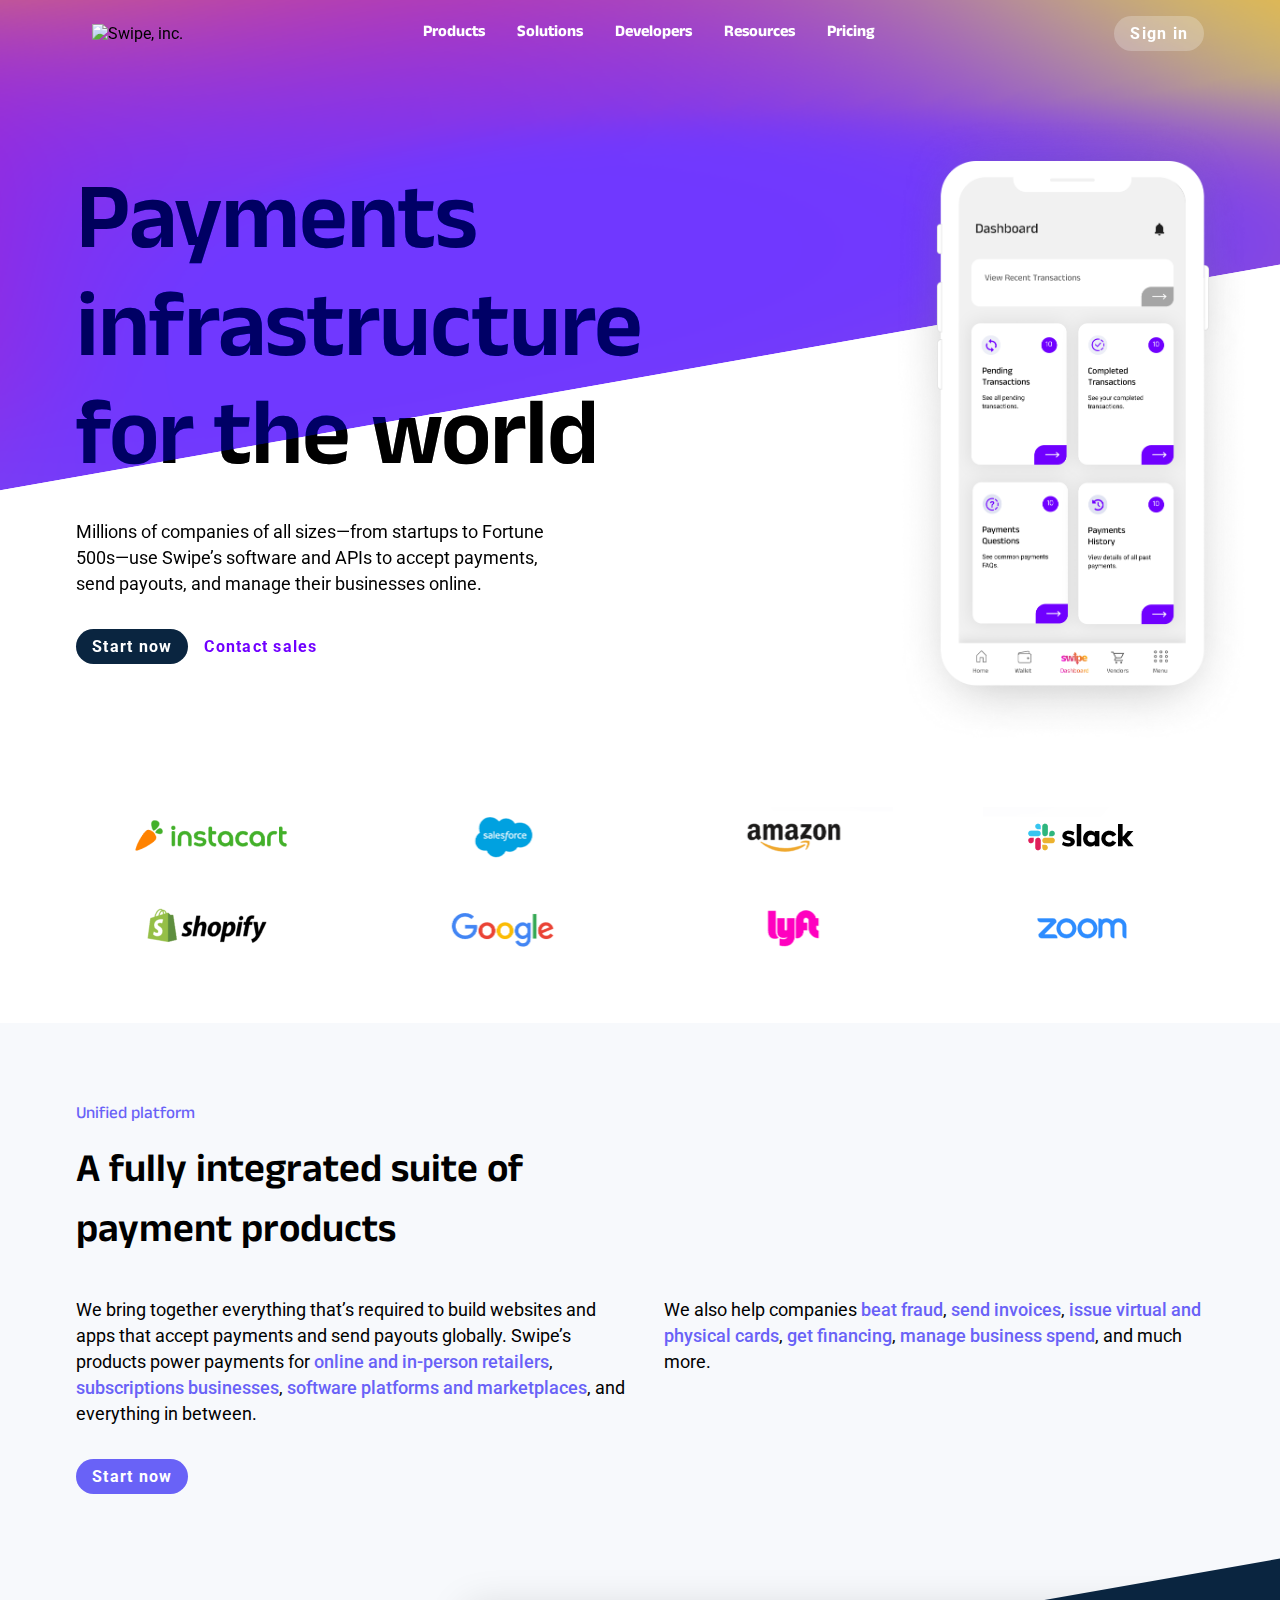
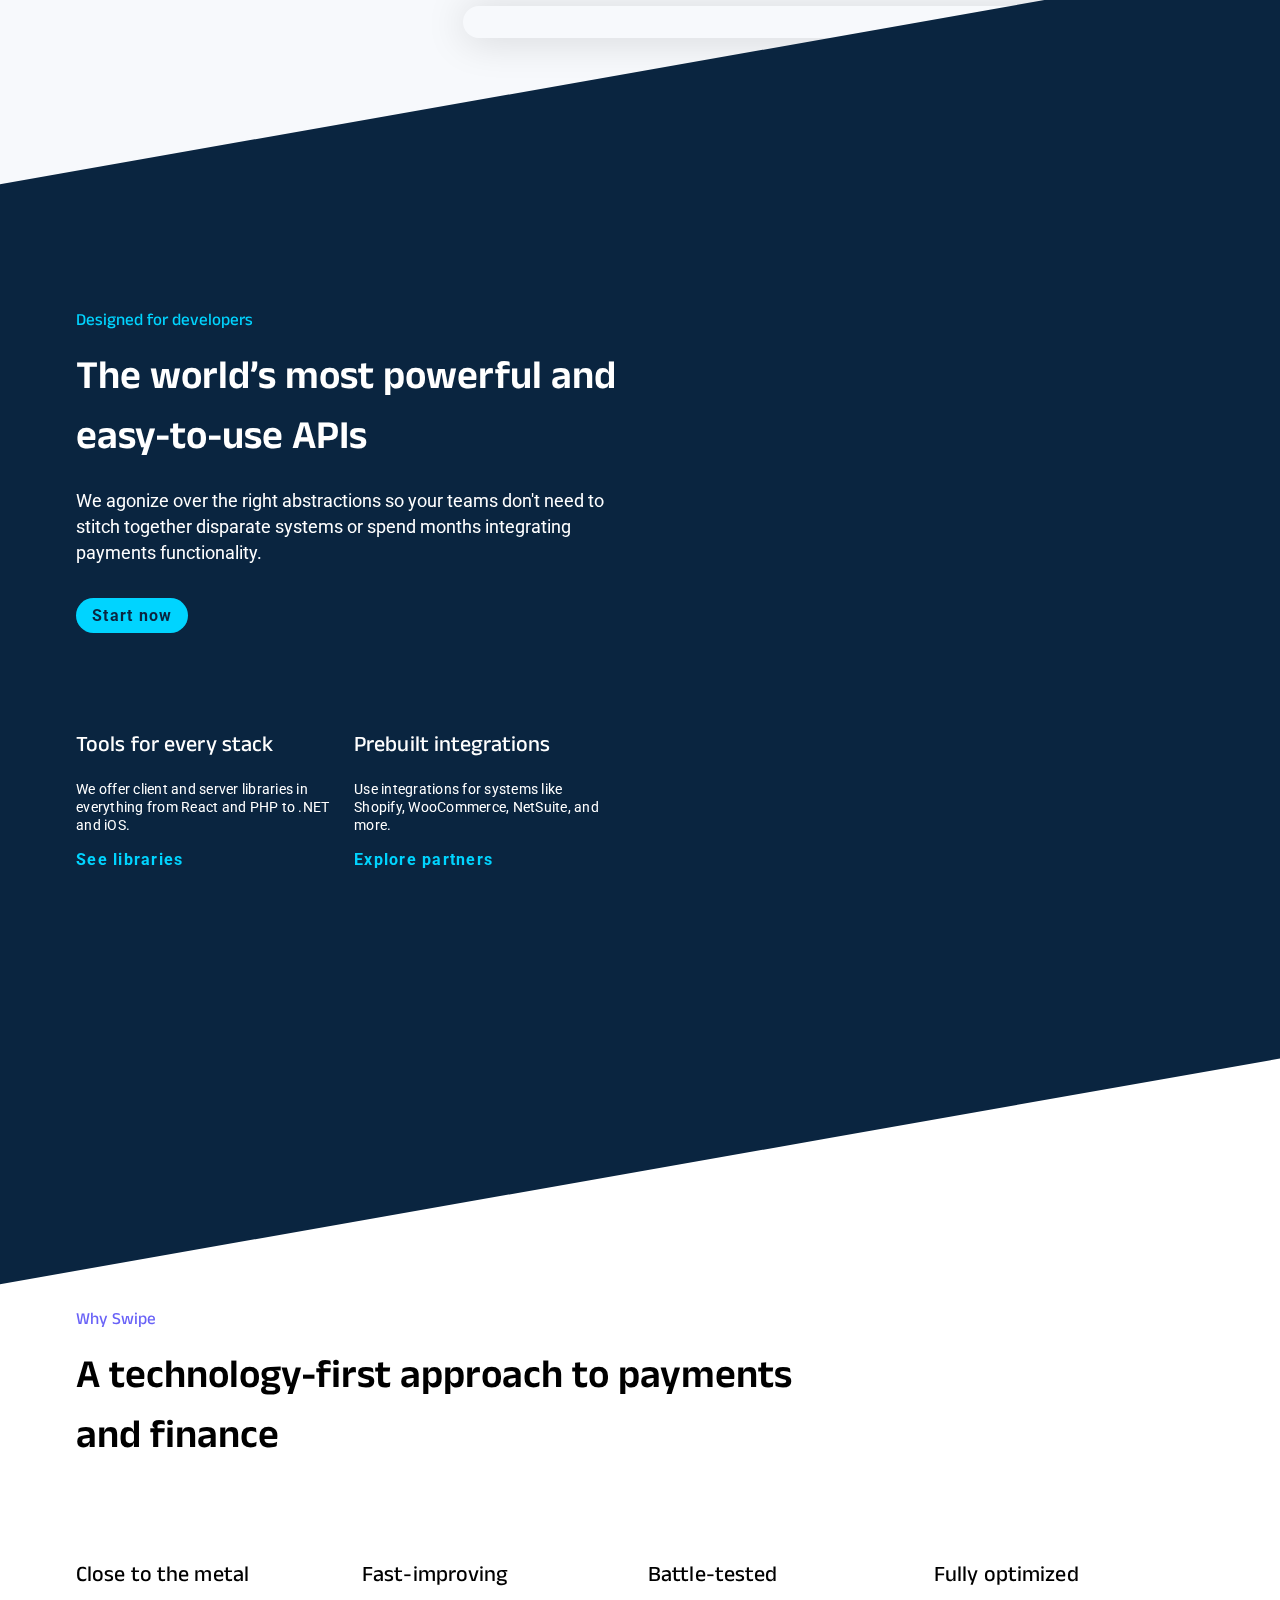
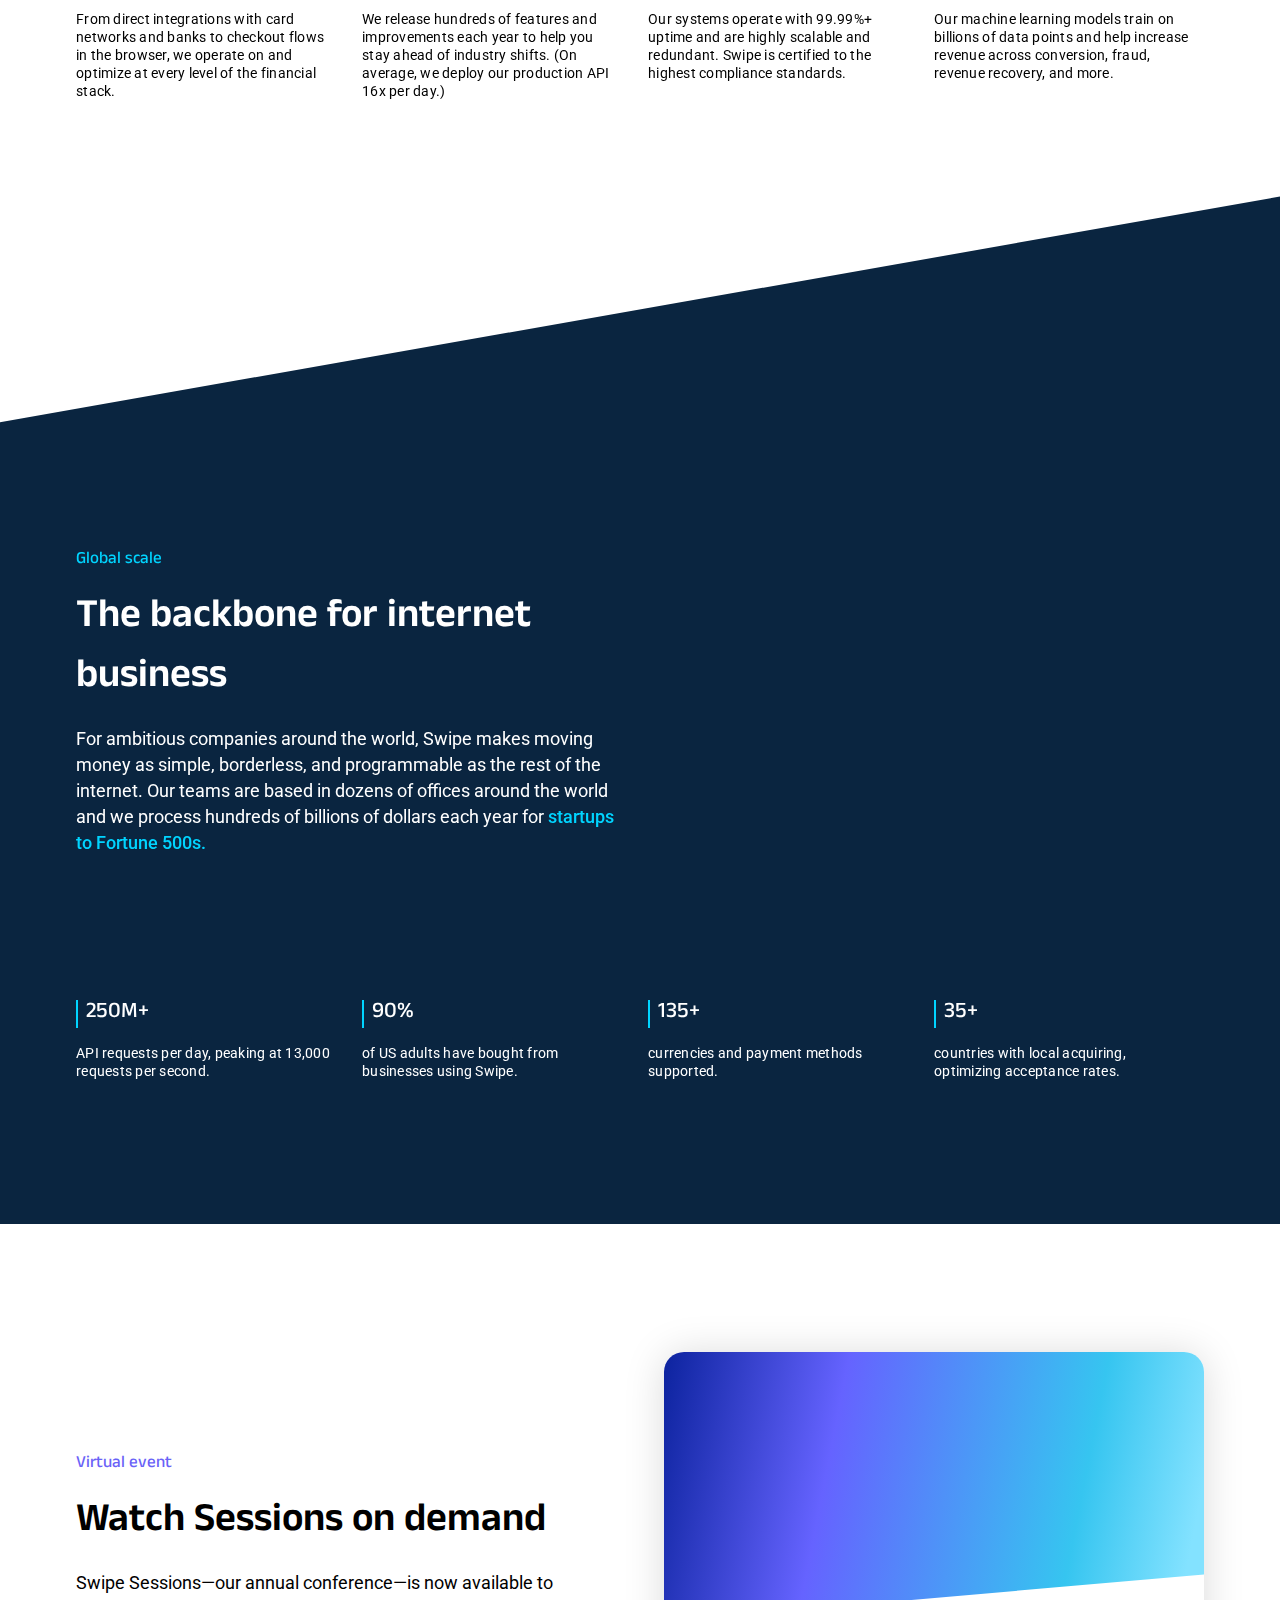
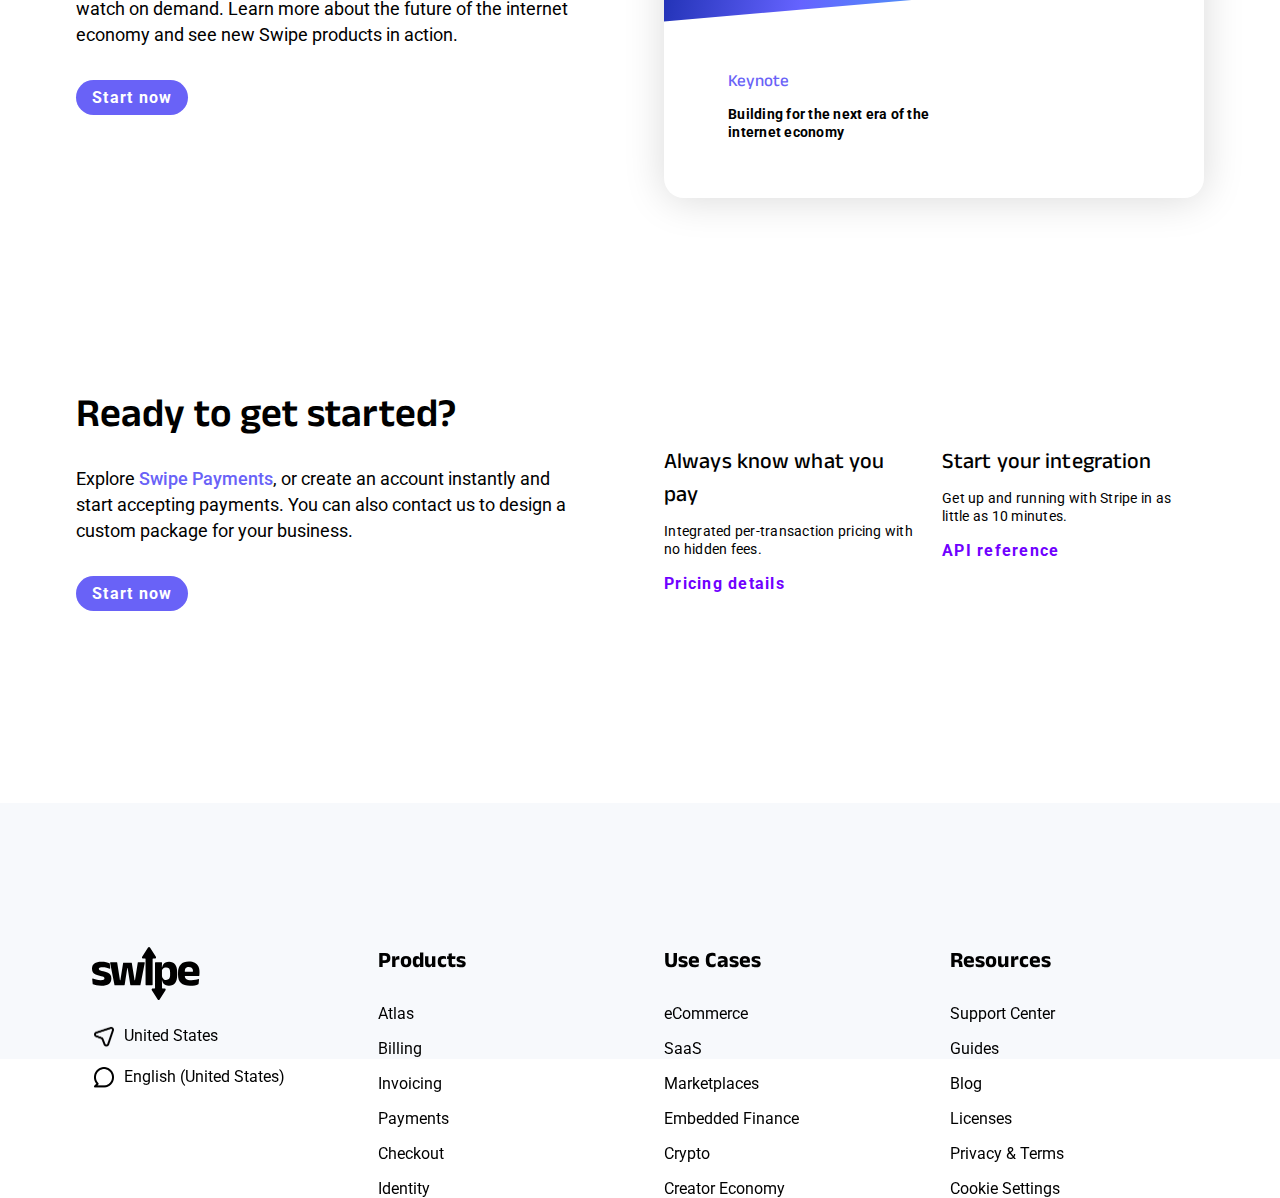
==== commit 34c637c7: "Finished all sections, on to mobile responsiveness" ====
--- a/index.html
+++ b/index.html
@@ -439,7 +439,12 @@
       <!-- FOOTER -->
       <div class="footer">
         <div class="col">
-          <img src="./assets/logo-dark.svg" alt="" draggable="false" />
+          <img
+            src="./assets/logo-dark.svg"
+            alt=""
+            draggable="false"
+            id="footer-logo"
+          />
           <div class="icon-link">
             <img src="./assets/location-icon.png" alt="" />
             United States
@@ -449,6 +454,33 @@
             English (United States)
           </div>
         </div>
+        <div class="col">
+          <h6>Products</h6>
+          <a href="#">Atlas</a>
+          <a href="#">Billing</a>
+          <a href="#">Invoicing</a>
+          <a href="#">Payments</a>
+          <a href="#">Checkout</a>
+          <a href="#">Identity</a>
+        </div>
+        <div class="col">
+          <h6>Use Cases</h6>
+          <a href="#">eCommerce</a>
+          <a href="#">SaaS</a>
+          <a href="#">Marketplaces</a>
+          <a href="#">Embedded Finance</a>
+          <a href="#">Crypto</a>
+          <a href="#">Creator Economy</a>
+        </div>
+        <div class="col">
+          <h6>Resources</h6>
+          <a href="#">Support Center</a>
+          <a href="#">Guides</a>
+          <a href="#">Blog</a>
+          <a href="#">Licenses</a>
+          <a href="#">Privacy & Terms</a>
+          <a href="#">Cookie Settings</a>
+        </div>
       </div>
     </main>
   </body>
--- a/index.css
+++ b/index.css
@@ -32,7 +32,7 @@
 
 body {
   color: var(--text-dark);
-  padding: var(--spacing-sm);
+  padding: var(--spacing-sm) var(--spacing-sm) 0 var(--spacing-sm);
   box-sizing: border-box;
   font-family: var(--body-font);
   display: flex;
@@ -183,6 +183,7 @@
   display: flex;
   align-items: flex-start;
   justify-content: center;
+  box-sizing: border-box;
 }
 .two-column > .col-left {
   width: 50%;
@@ -332,6 +333,7 @@
   padding: var(--spacing-xl) 0 var(--spacing-xl) 0;
   background: var(--bg-light);
   position: relative;
+  box-sizing: border-box;
 }
 .unified-platform-section::after {
   content: "";
@@ -369,6 +371,7 @@
   background-color: var(--bg-light);
   position: relative;
   padding: var(--spacing-lg) var(--spacing-md) var(--spacing-lg) 0;
+  box-sizing: border-box;
 }
 .graphic-grid::before {
   content: "";
@@ -410,6 +413,7 @@
   color: var(--text-light);
   z-index: 1;
   padding: calc(var(--spacing-xl) * 3) 0;
+  box-sizing: border-box;
 }
 .integrations-section::before {
   content: "";
@@ -464,6 +468,7 @@
 /* ----- WHY SWIPE SECTION ----- */
 .why-swipe-section {
   padding: calc(var(--spacing-xl) * 3) 0 calc(var(--spacing-xl) * 3) 0;
+  box-sizing: border-box;
 }
 .why-swipe-section h3 {
   width: 65%;
@@ -486,6 +491,7 @@
   color: var(--text-light);
   z-index: 1;
   padding: calc(var(--spacing-xl) * 3) 0 0 0;
+  box-sizing: border-box;
 }
 .global-section::before {
   content: "";
@@ -532,6 +538,7 @@
   z-index: 2;
   background: var(--bg-white);
   padding: calc(var(--spacing-xl) * 2) 0 calc(var(--spacing-xl) * 2) 0;
+  box-sizing: border-box;
 }
 .virtual-event-section::before {
   content: "";
@@ -625,7 +632,8 @@
   position: relative;
   z-index: 2;
   background: var(--bg-white);
-  padding: var(--spacing-xl) 0 var(--spacing-xl) 0;
+  padding: var(--spacing-xl) 0 calc(var(--spacing-xl) * 3) 0;
+  box-sizing: border-box;
 }
 .get-started-section button {
   margin: var(--spacing-md) 0 0 0;
@@ -658,13 +666,46 @@
 
 /* ----- FOOTER ----- */
 .footer {
-  padding: var(--spacing-lg) 0;
-  width: 100%;
-  display: flex;
+  padding: calc(var(--spacing-xl) * 2) 0 calc(var(--spacing-xl) * 2) 0;
+  width: 100%;
+  display: flex;
+  position: relative;
+  z-index: 2;
+  max-height: 245px;
+  box-sizing: border-box;
+}
+.footer::before {
+  content: "";
+  background: var(--bg-light);
+  width: 200%;
+  height: 100%;
+  position: absolute;
+  bottom: 0;
+  left: -50%;
+  z-index: -1;
+}
+.footer #footer-logo {
+  max-width: 108px;
+  margin: 0 0 var(--spacing-md) 0;
 }
 .footer .col {
   width: 25%;
   padding: var(--spacing-md);
+  display: flex;
+  flex-direction: column;
+}
+.footer h6 {
+  font-weight: bold;
+  margin: 0 0 var(--spacing-md);
+}
+.footer .col a {
+  font-weight: normal;
+  color: var(--text-dark);
+  margin: var(--spacing-sm) 0;
+}
+.footer .col a:hover {
+  color: var(--purple-1);
+  text-decoration: underline;
 }
 .footer .icon-link {
   display: flex;
@@ -675,3 +716,14 @@
   width: 24px;
   margin: 0 var(--spacing-sm) 0 0;
 }
+
+/* ----- RESPONSIVE BREAKPOINT STYLES ----- */
+/* MOBILE */
+@media only screen and (min-width: 320px) {
+}
+/* TABLET */
+@media only screen and (min-width: 768px) {
+}
+/* DESKTOP */
+@media only screen and (min-width: 768px) {
+}
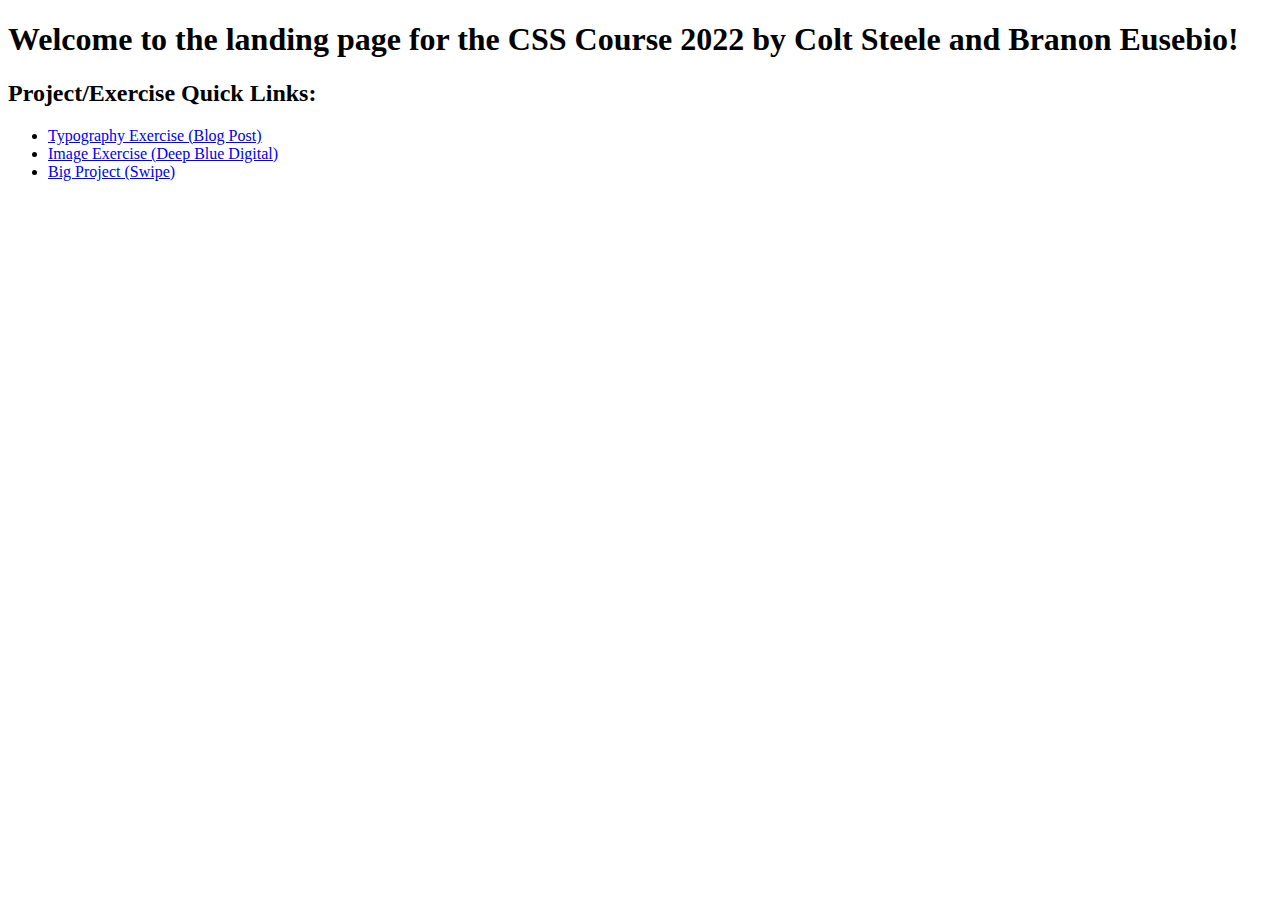
==== commit 2278e979: "restuctured repo with better dir and file names" ====
--- a/index.html
+++ b/index.html
@@ -4,486 +4,26 @@
     <meta charset="UTF-8" />
     <meta http-equiv="X-UA-Compatible" content="IE=edge" />
     <meta name="viewport" content="width=device-width, initial-scale=1.0" />
-    <link rel="preconnect" href="https://fonts.googleapis.com" />
-    <link rel="preconnect" href="https://fonts.gstatic.com" crossorigin />
-    <link rel="preconnect" href="https://fonts.googleapis.com" />
-    <link rel="preconnect" href="https://fonts.gstatic.com" crossorigin />
-    <link
-      href="https://fonts.googleapis.com/css2?family=Anek+Telugu:wght@300;400;500;600;700&family=Roboto:wght@300;400;500;700&display=swap"
-      rel="stylesheet"
-    />
-    <link rel="stylesheet" href="index.css" />
-    <title>Swipe</title>
+    <title>CSS Course 2022</title>
   </head>
   <body>
-    <!-- NAVBAR -->
-    <nav class="navbar">
-      <img
-        src="./assets/logo-white.svg"
-        alt="Swipe, inc."
-        class="logo"
-        draggable="false"
-      />
-      <div class="menu">
-        <a href="#">Products</a>
-        <a href="#">Solutions</a>
-        <a href="#">Developers</a>
-        <a href="#">Resources</a>
-        <a href="#">Pricing</a>
-      </div>
-      <button class="button-primary navbar-button">Sign in</button>
-    </nav>
-    <!-- PAGE CONTENT -->
-    <main>
-      <!-- <div class="gradient"></div> -->
-      <canvas id="gradient-canvas" width="32px" height="32px"></canvas>
-
-      <!-- HERO SECTION -->
-      <div class="hero two-column">
-        <div class="col-left">
-          <h1>Payments infrastructure for the world</h1>
-          <h1 class="overlay" aria-hidden="true">
-            Payments infrastructure for the world
-          </h1>
-          <p>
-            Millions of companies of all sizes—from startups to Fortune 500s—use
-            Swipe’s software and APIs to accept payments, send payouts, and
-            manage their businesses online.
-          </p>
-          <div class="button-container">
-            <button class="button-primary with-icon">
-              Start now
-              <img
-                src="./assets/arrow-right-light.svg"
-                alt=""
-                draggable="false"
-              />
-            </button>
-            <button class="button-secondary with-icon">
-              Contact sales
-              <img
-                src="./assets/arrow-right-purple.svg"
-                alt=""
-                draggable="false"
-              />
-            </button>
-          </div>
-        </div>
-        <div class="col-right hero-phone-container">
-          <img
-            src="./assets/hero-phone.png"
-            alt=""
-            class="hero-phone"
-            draggable="false"
-          />
-        </div>
-      </div>
-
-      <!-- PARTNERS GRID -->
-      <div class="partners-grid">
-        <img src="./assets/instacart.png" alt="Instacart" draggable="false" />
-        <img src="./assets/salesforce.png" alt="Salesforce" draggable="false" />
-        <img src="./assets/amazon.png" alt="Amazon" draggable="false" />
-        <img src="./assets/slack.png" alt="Slack" draggable="false" />
-        <img src="./assets/shopify.png" alt="Shopify" draggable="false" />
-        <img src="./assets/google.png" alt="Google" draggable="false" />
-        <img src="./assets/lyft.png" alt="Lyft" draggable="false" />
-        <img src="./assets/zoom.png" alt="Zoom" draggable="false" />
-      </div>
-
-      <!-- UNIFIED PLATFORM SECTION -->
-      <div class="unified-platform-section">
-        <p class="subtitle1">Unified platform</p>
-        <h3>A fully integrated suite of payment products</h3>
-        <div class="two-column">
-          <div class="col-left">
-            <p>
-              We bring together everything that’s required to build websites and
-              apps that accept payments and send payouts globally. Swipe’s
-              products power payments for
-              <a href="#"> online and in-person retailers</a>,
-              <a href="#"> subscriptions businesses</a>,
-              <a href="#">software platforms and marketplaces</a>, and
-              everything in between.
-            </p>
-          </div>
-          <div class="col-right">
-            <p>
-              We also help companies
-              <a href="#">beat fraud</a>, <a href="#">send invoices</a>,
-              <a href="#">issue virtual and physical cards</a>,
-              <a href="#">get financing</a>,
-              <a href="#">manage business spend</a>, and much more.
-            </p>
-          </div>
-        </div>
-        <button class="button-primary with-icon">
-          Start now
-          <img src="./assets/arrow-right-light.svg" alt="" draggable="false" />
-        </button>
-      </div>
-
-      <!-- GRAPHIC GRID -->
-      <div class="graphic-grid">
-        <img
-          src="./assets/credit-card.png"
-          alt=""
-          id="credit-card"
-          draggable="false"
-        />
-        <img
-          src="./assets/slack-invoice.png"
-          alt=""
-          id="slack-invoice"
-          draggable="false"
-        />
-        <img src="./assets/phone.png" alt="" id="phone" draggable="false" />
-        <img src="./assets/dash.png" alt="" id="dash" draggable="false" />
-      </div>
-
-      <!-- INTEGRATIONS SECTION -->
-      <div class="integrations-section two-column">
-        <div class="col-left">
-          <p class="subtitle2">Designed for developers</p>
-          <h3>The world’s most powerful and easy-to-use APIs</h3>
-          <p>
-            We agonize over the right abstractions so your teams don't need to
-            stitch together disparate systems or spend months integrating
-            payments functionality.
-          </p>
-          <button class="button-primary with-icon">
-            Start now
-            <img src="./assets/arrow-right-dark.svg" alt="" draggable="false" />
-          </button>
-          <div class="card-container">
-            <div class="card">
-              <img
-                src="./assets/tools-icon.png"
-                alt=""
-                class="icon"
-                draggable="false"
-              />
-              <h6>Tools for every stack</h6>
-              <p class="body2">
-                We offer client and server libraries in everything from React
-                and PHP to .NET and iOS.
-              </p>
-              <button class="button-secondary with-icon">
-                See libraries
-                <img
-                  src="./assets/arrow-right-blue.svg"
-                  alt=""
-                  draggable="false"
-                />
-              </button>
-            </div>
-            <div class="card">
-              <img
-                src="./assets/cube-icon.png"
-                alt=""
-                class="icon"
-                draggable="false"
-              />
-              <h6>Prebuilt integrations</h6>
-              <p class="body2">
-                Use integrations for systems like Shopify, WooCommerce,
-                NetSuite, and more.
-              </p>
-              <button class="button-secondary with-icon">
-                Explore partners
-                <img
-                  src="./assets/arrow-right-blue.svg"
-                  alt=""
-                  draggable="false"
-                />
-              </button>
-            </div>
-          </div>
-        </div>
-        <div class="col-right">
-          <img
-            src="./assets/api-code.png"
-            alt=""
-            id="api-code"
-            draggable="false"
-          />
-          <img
-            src="./assets/terminal-code.png"
-            alt=""
-            id="terminal-code"
-            draggable="false"
-          />
-        </div>
-      </div>
-
-      <!-- WHY SWIPE SECTION -->
-      <div class="why-swipe-section">
-        <p class="subtitle1">Why Swipe</p>
-        <h3>A technology-first approach to payments and finance</h3>
-        <div class="card-container">
-          <div class="card">
-            <img
-              src="./assets/cloud-icon.png"
-              alt=""
-              class="icon"
-              draggable="false"
-            />
-            <h6>Close to the metal</h6>
-            <p class="body2">
-              From direct integrations with card networks and banks to checkout
-              flows in the browser, we operate on and optimize at every level of
-              the financial stack.
-            </p>
-          </div>
-          <div class="card">
-            <img
-              src="./assets/cycle-icon.png"
-              alt=""
-              class="icon"
-              draggable="false"
-            />
-            <h6>Fast-improving</h6>
-            <p class="body2">
-              We release hundreds of features and improvements each year to help
-              you stay ahead of industry shifts. (On average, we deploy our
-              production API 16x per day.)
-            </p>
-          </div>
-          <div class="card">
-            <img
-              src="./assets/shield-icon.png"
-              alt=""
-              class="icon"
-              draggable="false"
-            />
-            <h6>Battle-tested</h6>
-            <p class="body2">
-              Our systems operate with 99.99%+ uptime and are highly scalable
-              and redundant. Swipe is certified to the highest compliance
-              standards.
-            </p>
-          </div>
-          <div class="card">
-            <img
-              src="./assets/bars-icon.png"
-              alt=""
-              class="icon"
-              draggable="false"
-            />
-            <h6>Fully optimized</h6>
-            <p class="body2">
-              Our machine learning models train on billions of data points and
-              help increase revenue across conversion, fraud, revenue recovery,
-              and more.
-            </p>
-          </div>
-        </div>
-      </div>
-
-      <!-- GLOBAL SECTION -->
-      <div class="global-section">
-        <div class="two-column">
-          <div class="col-left">
-            <p class="subtitle2">Global scale</p>
-            <h3>The backbone for internet business</h3>
-            <p>
-              For ambitious companies around the world, Swipe makes moving money
-              as simple, borderless, and programmable as the rest of the
-              internet. Our teams are based in dozens of offices around the
-              world and we process hundreds of billions of dollars each year for
-              <a href="#">startups to Fortune 500s.</a>
-            </p>
-          </div>
-          <div class="col-right">
-            <img src="./assets/global-graphic.png" alt="" draggable="false" />
-          </div>
-        </div>
-        <div class="card-container">
-          <div class="card">
-            <h6>250M+</h6>
-            <p class="body2">
-              API requests per day, peaking at 13,000 requests per second.
-            </p>
-          </div>
-          <div class="card">
-            <h6>90%</h6>
-            <p class="body2">
-              of US adults have bought from businesses using Swipe.
-            </p>
-          </div>
-          <div class="card">
-            <h6>135+</h6>
-            <p class="body2">currencies and payment methods supported.</p>
-          </div>
-          <div class="card">
-            <h6>35+</h6>
-            <p class="body2">
-              countries with local acquiring, optimizing acceptance rates.
-            </p>
-          </div>
-        </div>
-      </div>
-
-      <!-- VIRTUAL EVENT SECTION -->
-      <div class="virtual-event-section">
-        <div class="two-column">
-          <div class="col-left">
-            <p class="subtitle1">Virtual event</p>
-            <h3>Watch Sessions on demand</h3>
-            <p>
-              Swipe Sessions—our annual conference—is now available to watch on
-              demand. Learn more about the future of the internet economy and
-              see new Swipe products in action.
-            </p>
-            <button class="button-primary with-icon">
-              Start now
-              <img
-                src="./assets/arrow-right-light.svg"
-                alt=""
-                draggable="false"
-              />
-            </button>
-          </div>
-          <div class="col-right">
-            <div class="swipe-sessions-card">
-              <div class="top">
-                <img
-                  src="./assets/swipe-sessions.png"
-                  alt=""
-                  draggable="false"
-                />
-                <div class="avatar-wrapper">
-                  <img src="./assets/avatar1.png" alt="" draggable="false" />
-                  <img src="./assets/avatar2.png" alt="" draggable="false" />
-                </div>
-              </div>
-              <div class="bottom">
-                <div class="content-wrapper">
-                  <p class="subtitle1">Keynote</p>
-                  <p class="body2">
-                    <strong
-                      >Building for the next era of the internet economy</strong
-                    >
-                  </p>
-                </div>
-              </div>
-            </div>
-          </div>
-        </div>
-      </div>
-
-      <!-- GET STARTED SECTION -->
-      <div class="get-started-section">
-        <div class="two-column">
-          <div class="col-left">
-            <h3>Ready to get started?</h3>
-            <p>
-              Explore <a href="#">Swipe Payments</a>, or create an account
-              instantly and start accepting payments. You can also contact us to
-              design a custom package for your business.
-            </p>
-            <button class="button-primary with-icon">
-              Start now
-              <img
-                src="./assets/arrow-right-light.svg"
-                alt=""
-                draggable="false"
-              />
-            </button>
-          </div>
-          <div class="col-right">
-            <div class="card">
-              <img
-                src="./assets/shield-icon.png"
-                alt=""
-                draggable="false"
-                class="icon"
-              />
-              <h6>Always know what you pay</h6>
-              <p class="body2">
-                Integrated per-transaction pricing with no hidden fees.
-              </p>
-              <button class="button-secondary with-icon">
-                Pricing details
-                <img
-                  src="./assets/arrow-right-purple.svg"
-                  alt=""
-                  draggable="false"
-                />
-              </button>
-            </div>
-            <div class="card">
-              <img
-                src="./assets/bars-icon.png"
-                alt=""
-                draggable="false"
-                class="icon"
-              />
-              <h6>Start your integration</h6>
-              <p class="body2">
-                Get up and running with Stripe in as little as 10 minutes.
-              </p>
-              <button class="button-secondary with-icon">
-                API reference
-                <img
-                  src="./assets/arrow-right-purple.svg"
-                  alt=""
-                  draggable="false"
-                />
-              </button>
-            </div>
-          </div>
-        </div>
-      </div>
-
-      <!-- FOOTER -->
-      <div class="footer">
-        <div class="col">
-          <img
-            src="./assets/logo-dark.svg"
-            alt=""
-            draggable="false"
-            id="footer-logo"
-          />
-          <div class="icon-link">
-            <img src="./assets/location-icon.png" alt="" />
-            United States
-          </div>
-          <div class="icon-link">
-            <img src="./assets/comment-icon.png" alt="" />
-            English (United States)
-          </div>
-        </div>
-        <div class="col">
-          <h6>Products</h6>
-          <a href="#">Atlas</a>
-          <a href="#">Billing</a>
-          <a href="#">Invoicing</a>
-          <a href="#">Payments</a>
-          <a href="#">Checkout</a>
-          <a href="#">Identity</a>
-        </div>
-        <div class="col">
-          <h6>Use Cases</h6>
-          <a href="#">eCommerce</a>
-          <a href="#">SaaS</a>
-          <a href="#">Marketplaces</a>
-          <a href="#">Embedded Finance</a>
-          <a href="#">Crypto</a>
-          <a href="#">Creator Economy</a>
-        </div>
-        <div class="col">
-          <h6>Resources</h6>
-          <a href="#">Support Center</a>
-          <a href="#">Guides</a>
-          <a href="#">Blog</a>
-          <a href="#">Licenses</a>
-          <a href="#">Privacy & Terms</a>
-          <a href="#">Cookie Settings</a>
-        </div>
-      </div>
-    </main>
+    <h1>
+      Welcome to the landing page for the CSS Course 2022 by Colt Steele and
+      Branon Eusebio!
+    </h1>
+    <h2>Project/Exercise Quick Links:</h2>
+    <ul>
+      <li>
+        <a href="./blog-post/index.html">Typography Exercise (Blog Post)</a>
+      </li>
+      <li>
+        <a href="./deep-blue-digital/index.html"
+          >Image Exercise (Deep Blue Digital)</a
+        >
+      </li>
+      <li>
+        <a href="./swipe/index.html">Big Project (Swipe)</a>
+      </li>
+    </ul>
   </body>
-
-  <script src="gradient.js"></script>
 </html>
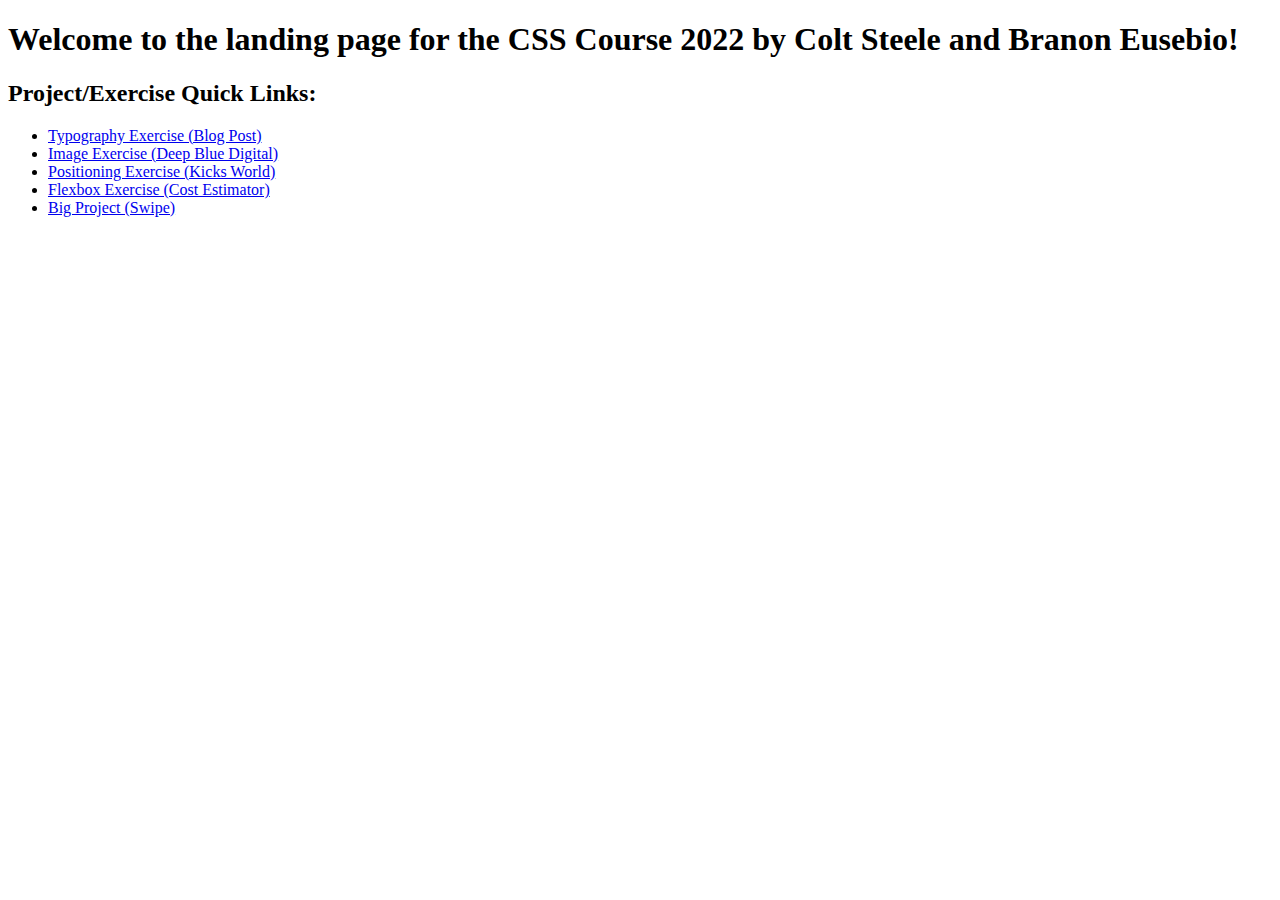
==== commit 65aba8d1: "Added link to project from landing page root" ====
--- a/index.html
+++ b/index.html
@@ -22,6 +22,16 @@
         >
       </li>
       <li>
+        <a href="./kicks-world/index.html"
+          >Positioning Exercise (Kicks World)</a
+        >
+      </li>
+      <li>
+        <a href="./cost-estimator/index.html"
+          >Flexbox Exercise (Cost Estimator)</a
+        >
+      </li>
+      <li>
         <a href="./swipe/index.html">Big Project (Swipe)</a>
       </li>
     </ul>
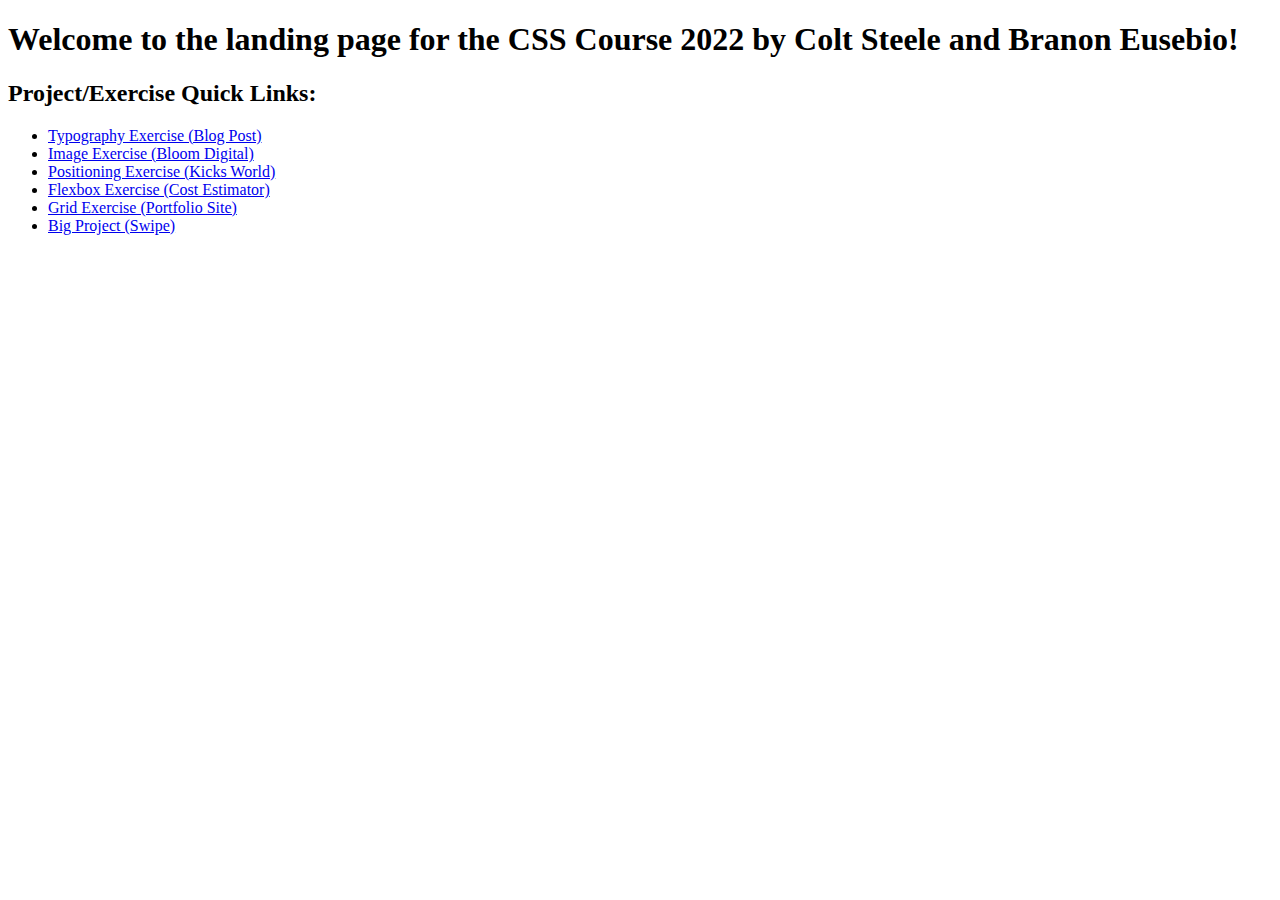
==== commit dcb0e0fe: "Replaced imagery once more and polished up spacing" ====
--- a/index.html
+++ b/index.html
@@ -17,9 +17,7 @@
         <a href="./blog-post/index.html">Typography Exercise (Blog Post)</a>
       </li>
       <li>
-        <a href="./deep-blue-digital/index.html"
-          >Image Exercise (Deep Blue Digital)</a
-        >
+        <a href="./bloom-digital/index.html">Image Exercise (Bloom Digital)</a>
       </li>
       <li>
         <a href="./kicks-world/index.html"
@@ -32,6 +30,9 @@
         >
       </li>
       <li>
+        <a href="./portfolio-site/index.html">Grid Exercise (Portfolio Site)</a>
+      </li>
+      <li>
         <a href="./swipe/index.html">Big Project (Swipe)</a>
       </li>
     </ul>
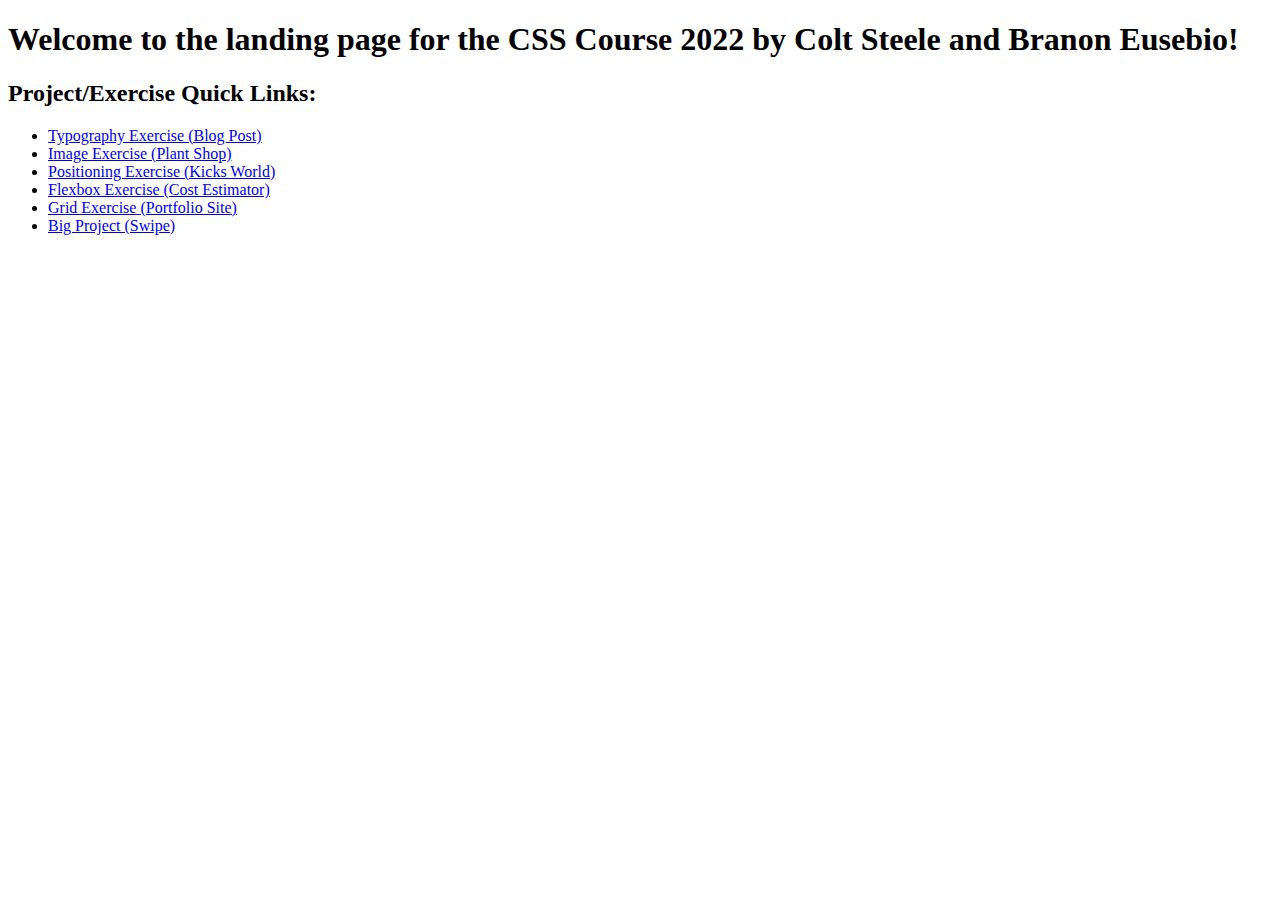
==== commit bd6cdb4e: "Updated course landing page" ====
--- a/index.html
+++ b/index.html
@@ -17,7 +17,7 @@
         <a href="./blog-post/index.html">Typography Exercise (Blog Post)</a>
       </li>
       <li>
-        <a href="./bloom-digital/index.html">Image Exercise (Bloom Digital)</a>
+        <a href="./plant-shop/index.html">Image Exercise (Plant Shop)</a>
       </li>
       <li>
         <a href="./kicks-world/index.html"
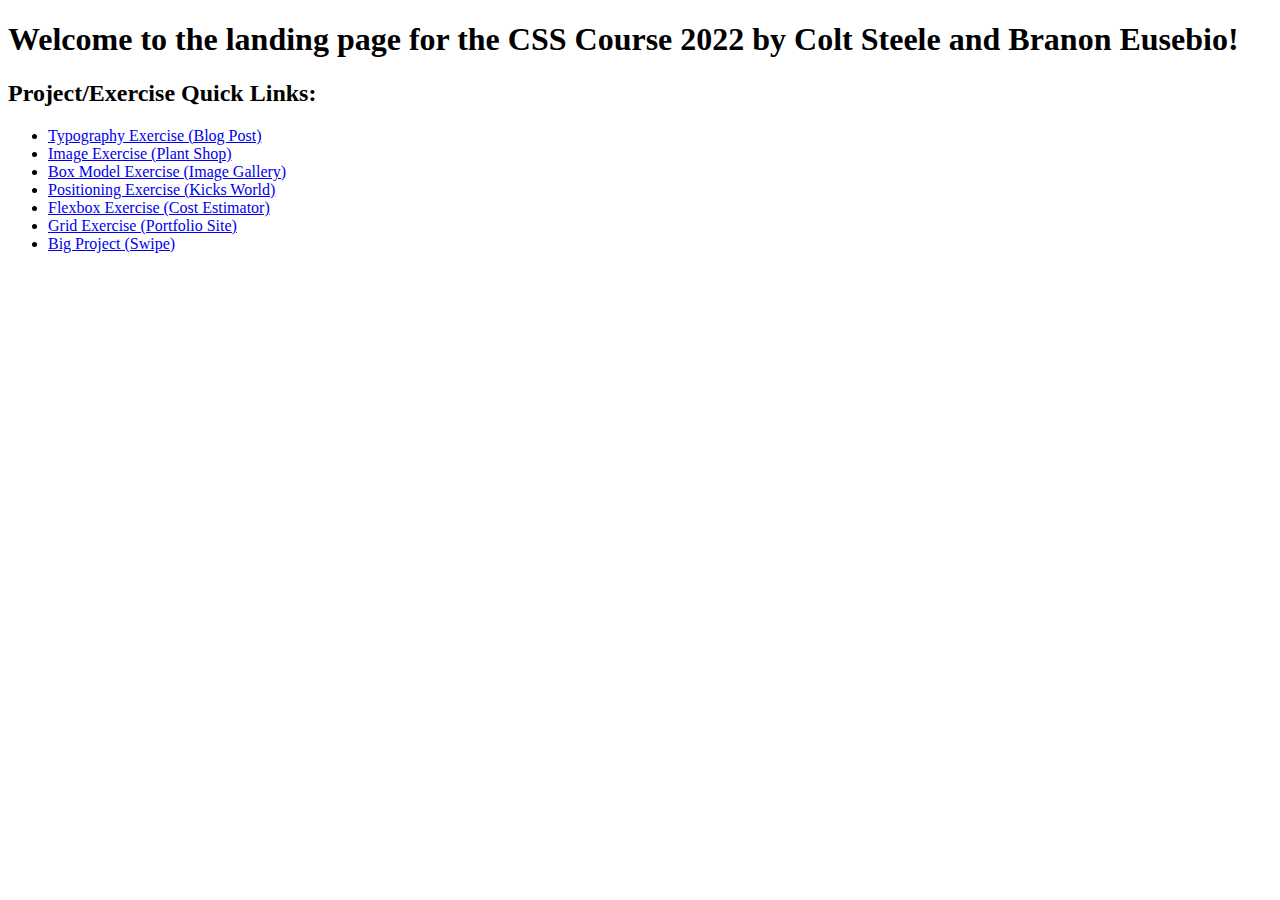
==== commit 34465515: "Added in image cards with styles" ====
--- a/index.html
+++ b/index.html
@@ -20,6 +20,11 @@
         <a href="./plant-shop/index.html">Image Exercise (Plant Shop)</a>
       </li>
       <li>
+        <a href="./image-gallery/index.html"
+          >Box Model Exercise (Image Gallery)</a
+        >
+      </li>
+      <li>
         <a href="./kicks-world/index.html"
           >Positioning Exercise (Kicks World)</a
         >
